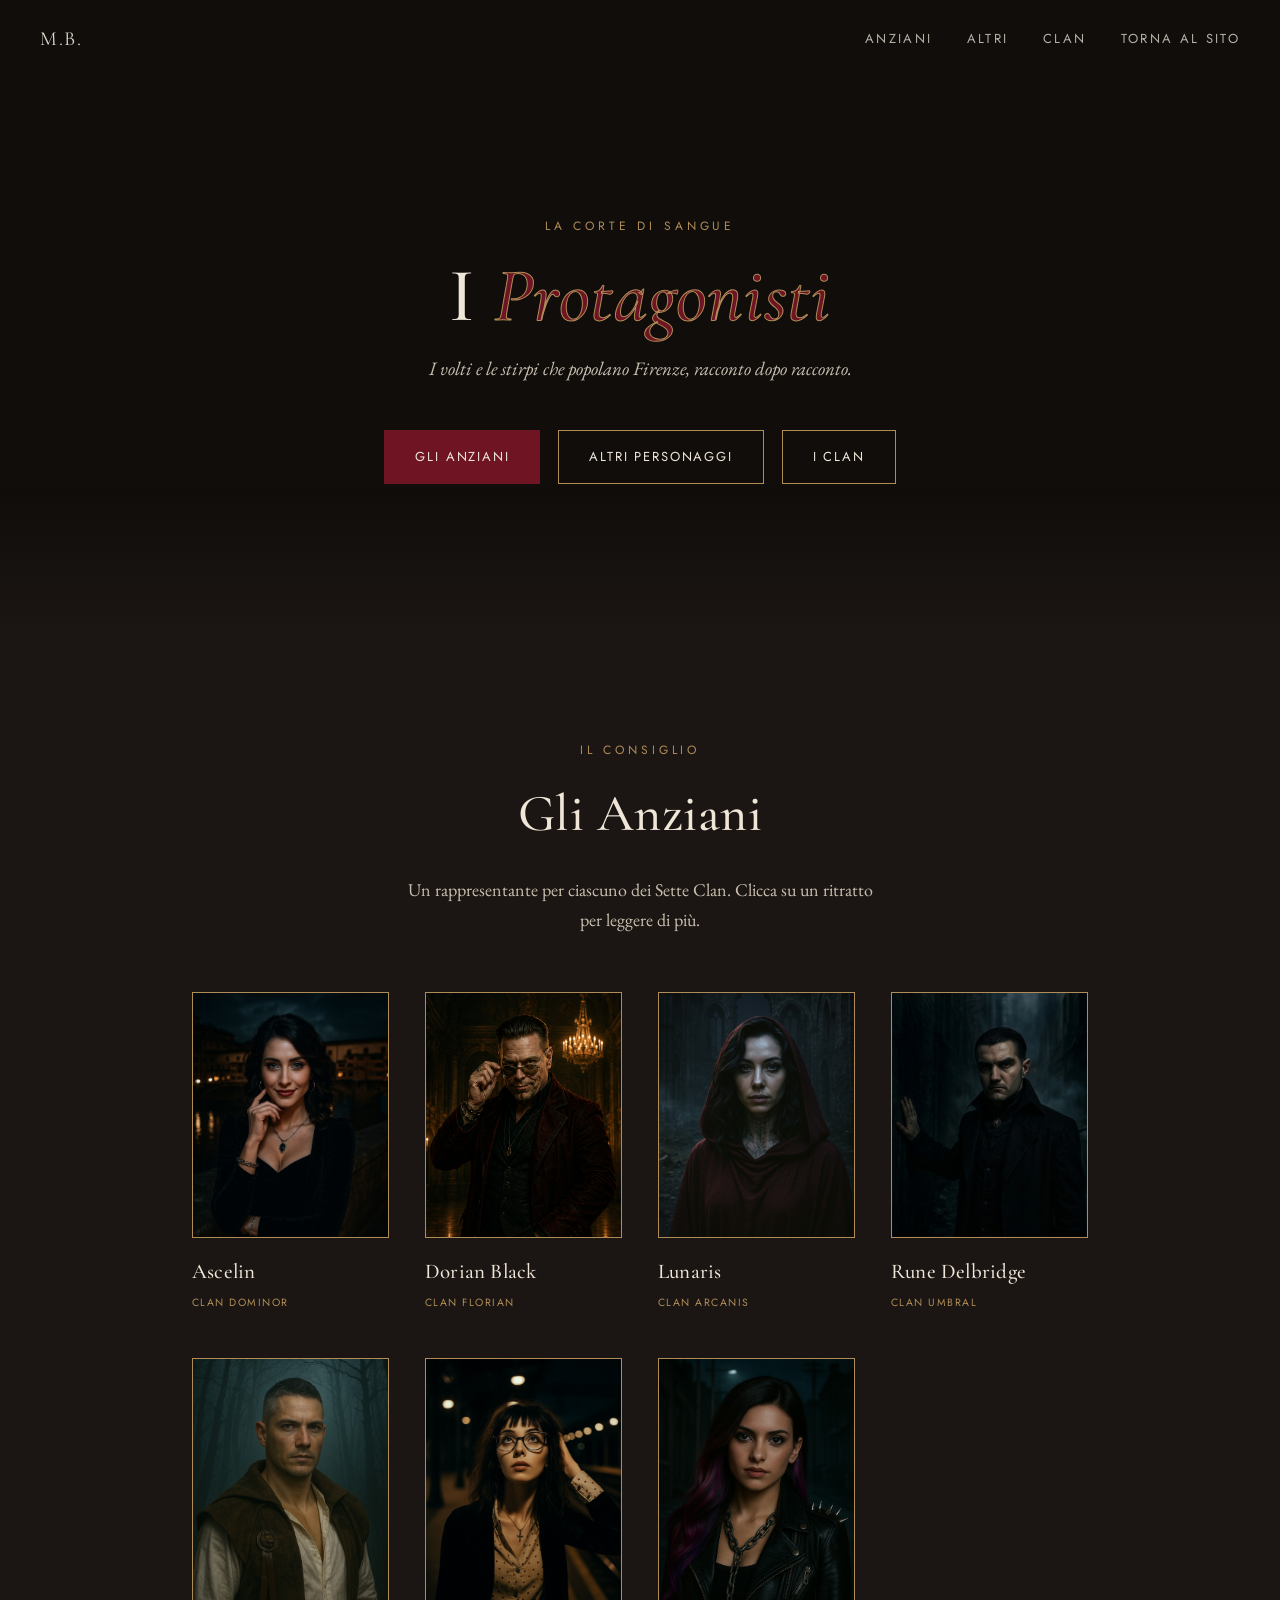
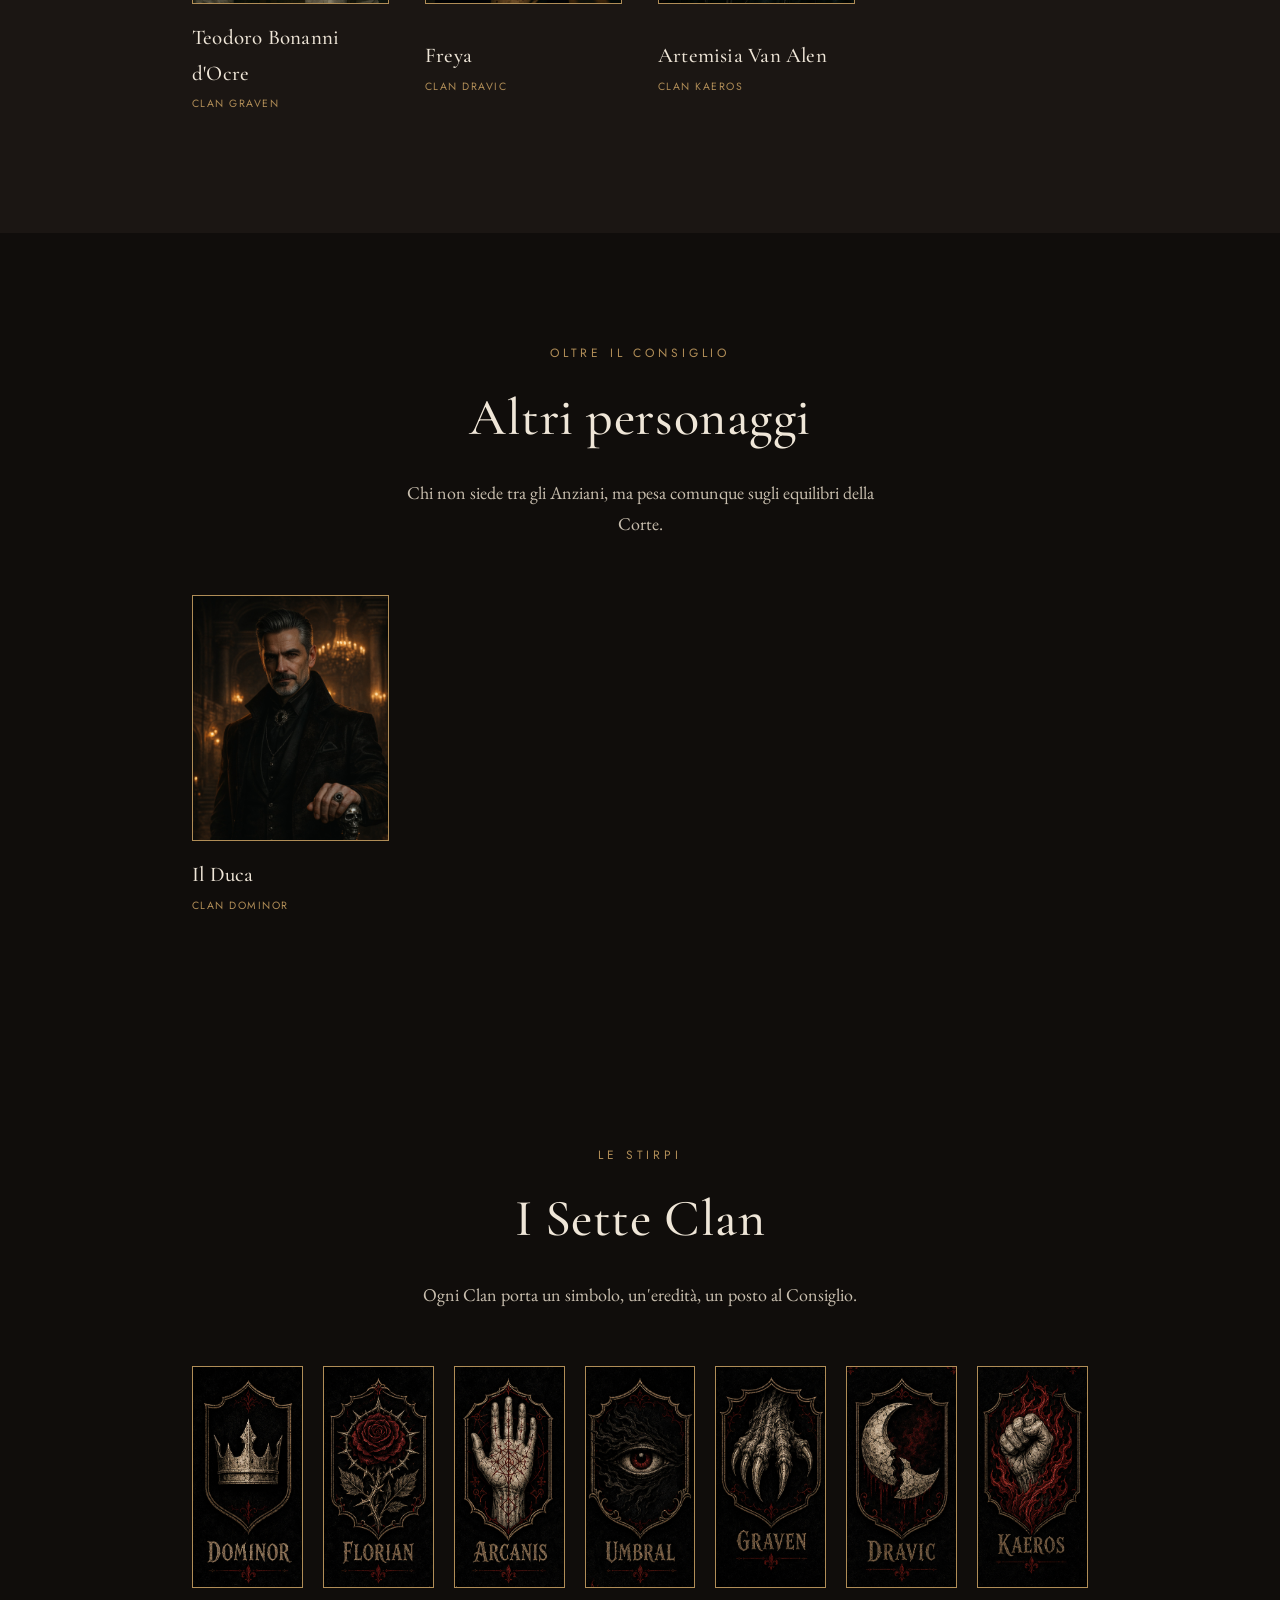
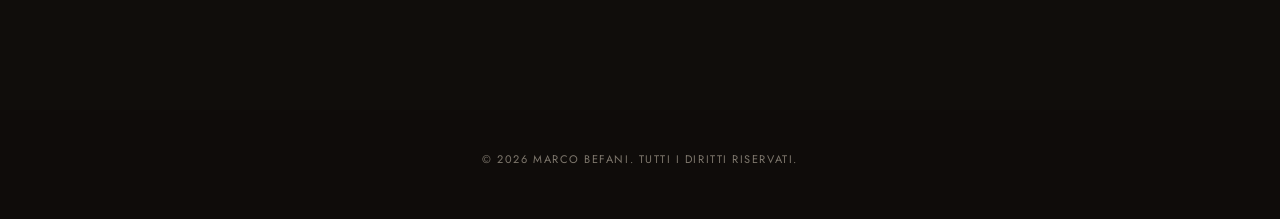
==== protagonisti.html @ 68db7dde "Create protagonisti.html" ====
<!DOCTYPE html>
<html lang="it">
<head>
<meta charset="UTF-8">
<meta name="viewport" content="width=device-width, initial-scale=1.0">
<title>I Protagonisti — La Corte di Sangue</title>
<link rel="preconnect" href="https://fonts.googleapis.com">
<link href="https://fonts.googleapis.com/css2?family=Cormorant+Garamond:ital,wght@0,300;0,500;0,600;1,400&family=EB+Garamond:ital,wght@0,400;0,500;1,400&family=Jost:wght@300;400;500&display=swap" rel="stylesheet">
<link rel="stylesheet" href="style.css">
</head>
<body>

<header>
  <a href="index.html" class="brand" style="text-decoration:none;">M.B.</a>
  <nav>
    <a href="#anziani">Anziani</a>
    <a href="#altri">Altri</a>
    <a href="#clan">Clan</a>
    <a href="index.html">Torna al sito</a>
  </nav>
</header>

<section class="hero hero-book" style="background:none;">
  <div class="eyebrow">La Corte di Sangue</div>
  <h1>I <em>Protagonisti</em></h1>
  <p class="subtitle">I volti e le stirpi che popolano Firenze, racconto dopo racconto.</p>
  <div class="cta-row">
    <a class="btn solid" href="#anziani">Gli Anziani</a>
    <a class="btn" href="#altri">Altri personaggi</a>
    <a class="btn" href="#clan">I Clan</a>
  </div>
  <div class="hero-fade"></div>
</section>

<section id="anziani" class="characters">
  <div class="wrap">
    <div class="section-head reveal">
      <div class="eyebrow">Il Consiglio</div>
      <h2>Gli Anziani</h2>
      <p>Un rappresentante per ciascuno dei Sette Clan. Clicca su un ritratto per leggere di più.</p>
    </div>

    <div class="characters-grid reveal">

      <button class="character-thumb" data-name="Ascelin" data-role="Siniscalco del Duca · Clan Dominor" data-img="images/libri/sotterranei-uffizi/personaggio-ascelin.jpg" data-desc="Siniscalco del Duca. Ogni gesto calcolato, ogni parola misurata: la sua compostezza è un'arma tanto quanto una corazza. Serve il potere da vicinissimo, e proprio per questo conosce meglio di chiunque altro il prezzo di stargli così vicino.">
        <div class="character-portrait"><img src="images/libri/sotterranei-uffizi/personaggio-ascelin.jpg" alt="Ritratto di Ascelin"></div>
        <div class="character-copy">
          <h3>Ascelin</h3>
          <span class="role">Clan Dominor</span>
        </div>
      </button>

      <button class="character-thumb" data-name="Dorian Black" data-role="Clan Florian" data-img="images/libri/sotterranei-uffizi/personaggio-dorian-black.jpeg" data-desc="Elegante come un'opera d'arte che ha deciso di camminare. Per lui il Velo non è un obbligo ma una forma di teatro perfetto, e Firenze un palcoscenico da osservare da ogni angolazione possibile. Dietro il sorriso raffinato, uno sguardo che valuta ogni cosa — e ogni persona — come un pezzo da collezione.">
        <div class="character-portrait"><img src="images/libri/sotterranei-uffizi/personaggio-dorian-black.jpeg" alt="Ritratto di Dorian Black"></div>
        <div class="character-copy">
          <h3>Dorian Black</h3>
          <span class="role">Clan Florian</span>
        </div>
      </button>

      <button class="character-thumb" data-name="Lunaris" data-role="Clan Arcanis" data-img="images/libri/sotterranei-uffizi/personaggio-lunaris.jpg" data-desc="Entra in una stanza e la temperatura sembra scendere. Fredda, calcolatrice, legata a un ordine che risponde a logiche lontane da Firenze. Ciò che porta con sé — e ciò che nasconde — è più antico di quanto chiunque al Consiglio sospetti.">
        <div class="character-portrait"><img src="images/libri/sotterranei-uffizi/personaggio-lunaris.jpg" alt="Ritratto di Lunaris"></div>
        <div class="character-copy">
          <h3>Lunaris</h3>
          <span class="role">Clan Arcanis</span>
        </div>
      </button>

      <button class="character-thumb" data-name="Rune Delbridge" data-role="Clan Umbral" data-img="images/libri/sotterranei-uffizi/personaggio-rune-delbridge.jpeg" data-desc="Non lo si vede arrivare. Le sue orecchie raccolgono ogni segreto che Firenze sussurra nell'ombra, e ciò che sa non lo condivide mai per intero. Osserva, riconosce pattern che gli altri non vedono ancora, e tace.">
        <div class="character-portrait"><img src="images/libri/sotterranei-uffizi/personaggio-rune-delbridge.jpeg" alt="Ritratto di Rune Delbridge"></div>
        <div class="character-copy">
          <h3>Rune Delbridge</h3>
          <span class="role">Clan Umbral</span>
        </div>
      </button>

      <button class="character-thumb" data-name="Teodoro Bonanni d'Ocre" data-role="Clan Graven" data-img="images/libri/sotterranei-uffizi/personaggio-teodoro-bonanni-docre.jpeg" data-desc="Porta con sé l'odore della terra bagnata e qualcosa di ancora più selvatico. È l'elemento imprevedibile del Consiglio, il punto in cui il marmo dei palazzi cede il passo a una natura che nessuno controlla davvero — nemmeno lui.">
        <div class="character-portrait"><img src="images/libri/sotterranei-uffizi/personaggio-teodoro-bonanni-docre.jpeg" alt="Ritratto di Teodoro Bonanni d'Ocre"></div>
        <div class="character-copy">
          <h3>Teodoro Bonanni d'Ocre</h3>
          <span class="role">Clan Graven</span>
        </div>
      </button>

      <button class="character-thumb" data-name="Freya" data-role="Clan Dravic" data-img="images/libri/sotterranei-uffizi/personaggio-freya.jpg" data-desc="Il suo sguardo raramente è nella stanza in cui si trova il suo corpo. Vede cose che gli altri percepiranno solo più avanti — un dono che è anche una condanna. Tra i Sette è la più fragile in apparenza, e forse la più pericolosa in sostanza.">
        <div class="character-portrait"><img src="images/libri/sotterranei-uffizi/personaggio-freya.jpg" alt="Ritratto di Freya"></div>
        <div class="character-copy">
          <h3>Freya</h3>
          <span class="role">Clan Dravic</span>
        </div>
      </button>

      <button class="character-thumb" data-name="Artemisia Van Alen" data-role="Clan Kaeros" data-img="images/libri/sotterranei-uffizi/personaggio-artemisia-van-alen.jpeg" data-desc="Impaziente, diretta, incapace di fingere un rispetto che non prova. Siede al tavolo del Consiglio non per fedeltà, ma per tenere d'occhio chi comanda. Ogni sua parola ha il taglio di chi ha smesso da tempo di credere alle buone maniere del potere.">
        <div class="character-portrait"><img src="images/libri/sotterranei-uffizi/personaggio-artemisia-van-alen.jpeg" alt="Ritratto di Artemisia Van Alen"></div>
        <div class="character-copy">
          <h3>Artemisia Van Alen</h3>
          <span class="role">Clan Kaeros</span>
        </div>
      </button>

    </div>
  </div>
</section>

<section id="altri" class="characters" style="background:var(--ink);">
  <div class="wrap">
    <div class="section-head reveal">
      <div class="eyebrow">Oltre il Consiglio</div>
      <h2>Altri personaggi</h2>
      <p>Chi non siede tra gli Anziani, ma pesa comunque sugli equilibri della Corte.</p>
    </div>

    <div class="characters-grid reveal">

      <button class="character-thumb" data-name="Il Duca" data-role="Ferdinando di Borbone · Clan Dominor" data-img="images/libri/sotterranei-uffizi/personaggio-il-duca.jpg" data-desc="Firenze non è il suo dominio: è lui. Da quando è arrivato in città, secoli fa, ha smesso di distinguere il proprio nome da quello della città che governa. Non alza mai la voce — non ne ha bisogno. Chi lo osserva da vicino impara presto che il suo silenzio pesa più di qualsiasi minaccia.">
        <div class="character-portrait"><img src="images/libri/sotterranei-uffizi/personaggio-il-duca.jpg" alt="Ritratto de Il Duca"></div>
        <div class="character-copy">
          <h3>Il Duca</h3>
          <span class="role">Clan Dominor</span>
        </div>
      </button>

    </div>
  </div>
</section>

<section id="clan" class="clans">
  <div class="wrap">
    <div class="section-head reveal">
      <div class="eyebrow">Le Stirpi</div>
      <h2>I Sette Clan</h2>
      <p>Ogni Clan porta un simbolo, un'eredità, un posto al Consiglio.</p>
    </div>
    <div class="clans-grid reveal">

      <button class="clan-card clan-thumb" data-name="Dominor" data-role="Il Clan dei Re" data-img="images/libri/sotterranei-uffizi/clan-dominor.jpg" data-desc="Il sangue del comando. I Dominor nascono per governare, o almeno per convincersi di poterlo fare: dinastie, palazzi, gerarchie invisibili che tengono in piedi intere città. C'è chi tra loro possiede una voce a cui è quasi impossibile opporre un rifiuto, e chi si muove con una rapidità che il corpo umano non dovrebbe possedere. Il potere, per un Dominor, non è mai improvvisato: è costruito, mattone su mattone, nel corso di generazioni.">
        <div class="clan-crest"><img src="images/libri/sotterranei-uffizi/clan-dominor.jpg" alt="Stemma Clan Dominor"></div>
      </button>

      <button class="clan-card clan-thumb" data-name="Florian" data-role="Il Clan della Rosa" data-img="images/libri/sotterranei-uffizi/clan-florian.jpg" data-desc="Il sangue della bellezza e dell'inganno. I Florian vivono per l'estetica come altri vivono per la sopravvivenza, e nel loro mondo le due cose finiscono spesso per coincidere. Sensi affinati oltre il naturale, capaci di cogliere ciò che sfugge a chiunque altro nella stanza. Alcuni riescono a piegare lo stato d'animo di chi hanno intorno — calma, soggezione, ammirazione — con la stessa naturalezza con cui altri piegano un pennello sulla tela.">
        <div class="clan-crest"><img src="images/libri/sotterranei-uffizi/clan-florian.jpg" alt="Stemma Clan Florian"></div>
      </button>

      <button class="clan-card clan-thumb" data-name="Arcanis" data-role="Il Clan degli Usurpatori" data-img="images/libri/sotterranei-uffizi/clan-arcanis.jpg" data-desc="Il sangue rubato. Gli Arcanis non sono nati immortali per diritto di sangue antico: hanno strappato il segreto a qualcun altro, e da allora vivono con la disciplina ossessiva di chi sa di dover difendere ciò che ha preso. Il loro potere passa attraverso rituali, gerarchie rigide, un controllo che si estende oltre la semplice volontà — fino a comandare con un solo sguardo, o a piegare il sangue stesso a scopi che pochi altri osano nominare.">
        <div class="clan-crest"><img src="images/libri/sotterranei-uffizi/clan-arcanis.jpg" alt="Stemma Clan Arcanis"></div>
      </button>

      <button class="clan-card clan-thumb" data-name="Umbral" data-role="Il Clan dei Nascosti" data-img="images/libri/sotterranei-uffizi/clan-umbral.jpg" data-desc="Il sangue della maledizione. Ciò che rende gli Umbral temuti non è solo la loro deformità — un prezzo fisico pagato per l'immortalità — ma la loro capacità di scomparire. Non semplicemente nell'ombra: dall'attenzione stessa. Chi li cerca smette di guardare nella direzione giusta, come se qualcosa deviasse lo sguardo prima ancora che la mente se ne accorga. Sotto le vesti pesanti e i volti nascosti si cela una forza fisica che sorprende chiunque sottovaluti la loro apparenza.">
        <div class="clan-crest"><img src="images/libri/sotterranei-uffizi/clan-umbral.jpg" alt="Stemma Clan Umbral"></div>
      </button>

      <button class="clan-card clan-thumb" data-name="Graven" data-role="Il Clan della Bestia" data-img="images/libri/sotterranei-uffizi/clan-graven.jpg" data-desc="Il sangue selvatico. I Graven sono i nomadi della stirpe, quelli che non hanno mai davvero smesso di appartenere alla terra più che ai palazzi. Riescono a entrare in una sintonia innaturale con gli animali, e in loro convive qualcosa di più antico e feroce, pronto a emergere in artigli o in una forma che non è più del tutto umana né del tutto bestia. Sono l'imprevedibilità fatta persona — il confine sottile tra civiltà e istinto.">
        <div class="clan-crest"><img src="images/libri/sotterranei-uffizi/clan-graven.jpg" alt="Stemma Clan Graven"></div>
      </button>

      <button class="clan-card clan-thumb" data-name="Dravic" data-role="Il Clan della Luna" data-img="images/libri/sotterranei-uffizi/clan-dravic.jpg" data-desc="Il sangue della visione. I Dravic pagano la loro percezione con un prezzo che nessun altro clan conosce: vedono ciò che il resto del mondo non vede, entrano in contatto con una dimensione che sfugge ai sensi ordinari. Alcuni di loro possono spingersi oltre — dentro la mente altrui, dove nessun segreto resta davvero al sicuro. Il confine tra dono e follia, per un Dravic, è sempre stato più sottile di quanto chiunque vorrebbe ammettere.">
        <div class="clan-crest"><img src="images/libri/sotterranei-uffizi/clan-dravic.jpg" alt="Stemma Clan Dravic"></div>
      </button>

      <button class="clan-card clan-thumb" data-name="Kaeros" data-role="Il Clan della Canaglia" data-img="images/libri/sotterranei-uffizi/clan-kaeros.jpg" data-desc="Il sangue della rivolta. Un tempo filosofi, oggi ribelli: i Kaeros portano dentro un'energia che raramente riesce a stare ferma. Il loro corpo può nascondere una potenza fisica sproporzionata rispetto all'aspetto — muscoli e violenza latente sotto una scorza che inganna chiunque li giudichi a prima vista. Odiano l'autorità che non si è guadagnata sul campo, e lo dimostrano, se necessario, con la forza.">
        <div class="clan-crest"><img src="images/libri/sotterranei-uffizi/clan-kaeros.jpg" alt="Stemma Clan Kaeros"></div>
      </button>

    </div>
  </div>
</section>

<div class="lightbox" id="lightbox" aria-hidden="true">
  <div class="lightbox-backdrop" data-close></div>
  <div class="lightbox-panel">
    <button class="lightbox-close" data-close aria-label="Chiudi">✕</button>
    <div class="lightbox-media"><img id="lightbox-img" src="" alt=""></div>
    <div class="lightbox-info">
      <div class="eyebrow" id="lightbox-role"></div>
      <h3 id="lightbox-name"></h3>
      <p id="lightbox-desc"></p>
    </div>
  </div>
</div>

<footer>
  © 2026 Marco Befani. Tutti i diritti riservati.
</footer>

<script>
  const revealEls = document.querySelectorAll('.reveal');
  const io = new IntersectionObserver((entries)=>{
    entries.forEach(e=>{
      if(e.isIntersecting){ e.target.classList.add('in'); io.unobserve(e.target); }
    });
  }, {threshold:0.15});
  revealEls.forEach(el=>io.observe(el));

  const lightbox = document.getElementById('lightbox');
  const lbImg = document.getElementById('lightbox-img');
  const lbName = document.getElementById('lightbox-name');
  const lbRole = document.getElementById('lightbox-role');
  const lbDesc = document.getElementById('lightbox-desc');
  let lastFocused = null;

  function openLightbox(btn){
    lastFocused = btn;
    lbImg.src = btn.dataset.img;
    lbImg.alt = btn.dataset.name;
    lbName.textContent = btn.dataset.name;
    lbRole.textContent = btn.dataset.role;
    lbDesc.textContent = btn.dataset.desc;
    lightbox.classList.add('open');
    lightbox.setAttribute('aria-hidden','false');
    document.body.style.overflow = 'hidden';
  }
  function closeLightbox(){
    lightbox.classList.remove('open');
    lightbox.setAttribute('aria-hidden','true');
    document.body.style.overflow = '';
    if(lastFocused){ lastFocused.focus(); }
  }
  document.querySelectorAll('.character-thumb, .clan-thumb').forEach(btn=>{
    btn.addEventListener('click', ()=>openLightbox(btn));
  });
  document.querySelectorAll('[data-close]').forEach(el=>{
    el.addEventListener('click', closeLightbox);
  });
  document.addEventListener('keydown', e=>{
    if(e.key === 'Escape' && lightbox.classList.contains('open')) closeLightbox();
  });
</script>

</body>
</html>
---- style.css ----
:root{
  --ink:#100D0B;
  --stone:#1B1613;
  --wine:#6E1423;
  --wine-dark:#4A0D18;
  --gold:#B08D57;
  --gold-light:#D9C08F;
  --parchment:#EFE6D8;
  --parchment-dim:#C9BFAF;
}
*{margin:0;padding:0;box-sizing:border-box;}
html{scroll-behavior:smooth;}
body{
  background:var(--ink);
  color:var(--parchment);
  font-family:'EB Garamond', serif;
  font-size:18px;
  line-height:1.7;
  overflow-x:hidden;
}
h1,h2,h3,.display{
  font-family:'Cormorant Garamond', serif;
  font-weight:500;
  letter-spacing:0.01em;
}
.eyebrow{
  font-family:'Jost', sans-serif;
  font-weight:400;
  letter-spacing:0.32em;
  text-transform:uppercase;
  font-size:12px;
  color:var(--gold);
}
a{color:inherit;}
img{display:block; max-width:100%;}
.wrap{max-width:960px;margin:0 auto;padding:0 32px;}

/* NAV */
header{
  position:fixed; top:0; left:0; right:0; z-index:50;
  display:flex; justify-content:space-between; align-items:center;
  padding:22px 40px;
  font-family:'Jost', sans-serif;
  font-size:13px;
  letter-spacing:0.18em;
  text-transform:uppercase;
  mix-blend-mode:difference;
}
header .brand{font-family:'Cormorant Garamond', serif; font-size:20px; letter-spacing:0.08em; text-transform:none;}
header nav a{margin-left:28px; text-decoration:none; color:var(--parchment); opacity:0.8; transition:opacity .25s;}
header nav a:hover{opacity:1;}

/* HERO — sull'autore */
.hero{
  min-height:100vh;
  display:flex; flex-direction:column; justify-content:center; align-items:center;
  text-align:center;
  position:relative;
  padding:120px 24px 100px;
  background:
    radial-gradient(ellipse at 50% 0%, rgba(110,20,35,0.35), transparent 60%),
    linear-gradient(180deg, var(--ink) 0%, var(--stone) 100%);
}
.hero .eyebrow{margin-bottom:22px; opacity:0; animation:riseIn .9s ease forwards .2s;}
.hero h1{
  font-size:clamp(48px, 9vw, 104px);
  line-height:0.98;
  font-weight:500;
  color:var(--parchment);
  opacity:0; animation:riseIn 1s ease forwards .4s;
}
.hero h1 em{
  font-style:italic;
  color:var(--wine);
  -webkit-text-stroke:1px var(--gold);
}
.hero .subtitle{
  margin-top:20px;
  font-size:19px;
  font-style:italic;
  color:var(--parchment-dim);
  max-width:520px;
  opacity:0; animation:riseIn 1s ease forwards .65s;
}
.hero .cta-row{
  margin-top:44px;
  display:flex; gap:18px; flex-wrap:wrap; justify-content:center;
  opacity:0; animation:riseIn 1s ease forwards .85s;
}
@keyframes riseIn{ from{opacity:0; transform:translateY(16px);} to{opacity:1; transform:translateY(0);} }

/* HERO variante compatta — per pagine libro */
.hero.hero-book{min-height:70vh; padding:150px 24px 80px;}
.hero.hero-book h1{font-size:clamp(38px, 7vw, 76px);}

.btn{
  font-family:'Jost', sans-serif;
  font-size:13px;
  letter-spacing:0.14em;
  text-transform:uppercase;
  text-decoration:none;
  padding:15px 30px;
  border:1px solid var(--gold);
  color:var(--parchment);
  transition:all .3s ease;
  display:inline-block;
  background:transparent;
}
.btn:hover{background:var(--gold); color:var(--ink);}
.btn.solid{background:var(--wine); border-color:var(--wine); color:var(--parchment);}
.btn.solid:hover{background:var(--wine-dark); border-color:var(--wine-dark); color:var(--parchment);}

/* Transizione tra hero e sezione successiva: solo gradiente, niente linea decorativa */
.hero-fade{
  position:absolute; bottom:0; left:0; width:100%; height:140px;
  background:linear-gradient(180deg, transparent 0%, var(--stone) 100%);
  pointer-events:none;
}

/* SECTIONS */
section{padding:110px 0; background:var(--stone);}
.section-head{margin-bottom:56px; text-align:center;}
.section-head h2{font-size:clamp(34px,5vw,52px); margin-top:10px; color:var(--parchment);}
.section-head p{color:var(--parchment-dim); max-width:52ch; margin:16px auto 0;}

/* AUTORE */
.author-grid{display:grid; grid-template-columns:0.8fr 1.2fr; gap:64px; align-items:center;}
.author-portrait{
  aspect-ratio:4/5;
  background:linear-gradient(155deg, var(--wine-dark), var(--ink));
  border:1px solid var(--gold);
  display:flex; align-items:center; justify-content:center;
  overflow:hidden;
}
.author-portrait img{width:100%; height:100%; object-fit:cover;}
.author-portrait .initial{font-family:'Cormorant Garamond',serif; font-size:120px; color:var(--gold); opacity:0.5;}
.author-copy p{color:var(--parchment-dim); margin-bottom:16px; max-width:52ch;}
.author-quote{
  font-family:'Cormorant Garamond', serif;
  font-style:italic;
  font-size:21px;
  line-height:1.55;
  color:var(--parchment);
  border-left:2px solid var(--gold);
  padding:2px 0 2px 24px;
  margin:8px 0 24px;
  max-width:52ch;
}
.author-quote cite{
  display:block;
  margin-top:14px;
  text-align:right;
  font-family:'Jost', sans-serif;
  font-style:normal;
  font-size:13px;
  letter-spacing:0.16em;
  color:var(--gold-light);
}

/* LIBRI */
.books{background:var(--ink);}
.books-grid{
  display:grid; grid-template-columns:repeat(2, 1fr); gap:48px;
}
.book-card{
  display:grid; grid-template-rows:auto 1fr; gap:24px;
}
.cover{
  aspect-ratio:2/3;
  background:linear-gradient(160deg, var(--wine-dark), var(--stone) 70%);
  border:1px solid var(--gold);
  position:relative;
  display:flex; align-items:center; justify-content:center;
  padding:28px;
  box-shadow:0 30px 60px -20px rgba(0,0,0,0.6);
  overflow:hidden;
}
.cover img{width:100%; height:100%; object-fit:cover; position:absolute; inset:0;}
.cover::before{
  content:"";
  position:absolute; inset:10px;
  border:1px solid rgba(176,141,87,0.4);
  z-index:1;
}
.cover-text{
  font-family:'Cormorant Garamond', serif;
  text-align:center;
  color:var(--gold-light);
  font-size:24px;
  line-height:1.25;
  font-style:italic;
  position:relative; z-index:1;
}
.cover-text small{
  display:block; margin-top:14px;
  font-family:'Jost', sans-serif;
  font-style:normal;
  font-size:11px;
  letter-spacing:0.2em;
  text-transform:uppercase;
  color:var(--parchment-dim);
}
.book-copy-card h3{font-size:26px; color:var(--parchment); margin-bottom:10px;}
.book-copy-card .status{
  font-family:'Jost', sans-serif; font-size:11px; letter-spacing:0.16em; text-transform:uppercase;
  color:var(--gold); margin-bottom:14px; display:block;
}
.book-copy-card p{color:var(--parchment-dim); margin-bottom:20px; max-width:44ch;}
.card-actions{display:flex; gap:14px; flex-wrap:wrap;}

/* EXTRACT */
.extract{
  background:var(--wine-dark);
  padding:100px 0;
}
.extract blockquote{
  font-family:'Cormorant Garamond', serif;
  font-style:italic;
  font-size:clamp(24px,4vw,36px);
  line-height:1.5;
  max-width:760px;
  color:var(--parchment);
  margin:0 auto;
  text-align:center;
}
.extract cite{
  display:block; margin-top:28px;
  font-family:'Jost', sans-serif;
  font-style:normal;
  font-size:12px;
  letter-spacing:0.18em;
  text-transform:uppercase;
  color:var(--gold-light);
  text-align:center;
}

/* CONTATTI */
.contact{text-align:center;}
.contact p{color:var(--parchment-dim); max-width:52ch; margin:0 auto 40px;}
.social-row{display:flex; gap:26px; justify-content:center; flex-wrap:wrap;}
.social-row a{
  font-family:'Jost', sans-serif; font-size:13px; letter-spacing:0.14em; text-transform:uppercase;
  text-decoration:none; color:var(--parchment-dim); border-bottom:1px solid transparent; padding-bottom:4px;
  transition:all .25s;
}
.social-row a:hover{color:var(--gold-light); border-color:var(--gold);}

footer{
  padding:40px 0 50px; text-align:center; background:var(--ink);
  font-family:'Jost', sans-serif; font-size:11px; letter-spacing:0.14em; text-transform:uppercase;
  color:var(--parchment-dim); opacity:0.6;
}

/* PAGINE LIBRO — personaggi */
.characters{background:var(--stone);}
.characters-grid{
  display:grid; grid-template-columns:repeat(4, 1fr); gap:36px;
}
.character-card{display:grid; grid-template-rows:auto auto; gap:16px;}
.character-portrait{
  aspect-ratio:4/5;
  background:linear-gradient(155deg, var(--wine-dark), var(--ink));
  border:1px solid var(--gold);
  overflow:hidden;
  position:relative;
}
.character-portrait img{width:100%; height:100%; object-fit:cover;}
.character-copy h3{font-size:21px; color:var(--parchment); margin-bottom:4px;}
.character-copy .role{
  font-family:'Jost', sans-serif; font-size:10.5px; letter-spacing:0.14em; text-transform:uppercase;
  color:var(--gold); margin-bottom:10px; display:block;
}
.character-copy p{color:var(--parchment-dim); font-size:16px; max-width:none;}

/* PAGINE LIBRO — clan */
.clans{background:var(--ink);}
.clans-grid{
  display:grid; grid-template-columns:repeat(7, 1fr); gap:20px;
}
.clan-card{text-align:center;}
.clan-crest{
  aspect-ratio:1/2;
  border:1px solid var(--gold);
  background:linear-gradient(155deg, var(--wine-dark), var(--ink));
  overflow:hidden;
  margin-bottom:12px;
  transition:border-color .25s, box-shadow .25s;
}
.clan-crest img{width:100%; height:100%; object-fit:cover;}
.clan-card .name{
  font-family:'Jost', sans-serif; font-size:11px; letter-spacing:0.16em; text-transform:uppercase;
  color:var(--gold-light);
}

/* Clan cliccabile — riusa il lightbox dei personaggi */
.clan-thumb{
  background:none; border:none; padding:0; margin:0; font:inherit; color:inherit;
  cursor:pointer; width:100%; display:block;
}
.clan-thumb:hover .clan-crest, .clan-thumb:focus-visible .clan-crest{
  border-color:var(--gold-light); box-shadow:0 20px 40px -18px rgba(0,0,0,0.7);
}
.clan-thumb:focus-visible{outline:1px solid var(--gold-light); outline-offset:4px;}

/* Link di ritorno alla home dalle pagine libro */
.back-link{
  font-family:'Jost', sans-serif; font-size:12px; letter-spacing:0.14em; text-transform:uppercase;
  text-decoration:none; color:var(--parchment-dim); opacity:0.8; transition:opacity .25s;
}
.back-link:hover{opacity:1;}

/* Thumbnail personaggio cliccabile */
.character-thumb{
  all:unset; box-sizing:border-box; cursor:pointer; width:100%;
  display:grid; grid-template-rows:auto auto; gap:16px;
}
.character-thumb .character-portrait{transition:border-color .25s, box-shadow .25s;}
.character-thumb:hover .character-portrait, .character-thumb:focus-visible .character-portrait{
  border-color:var(--gold-light); box-shadow:0 20px 40px -18px rgba(0,0,0,0.7);
}
.character-thumb:focus-visible{outline:1px solid var(--gold-light); outline-offset:4px;}

/* Lightbox — foto grande + descrizione */
.lightbox{
  position:fixed; inset:0; z-index:200; display:none;
  align-items:center; justify-content:center; padding:24px;
}
.lightbox.open{display:flex;}
.lightbox-backdrop{
  position:absolute; inset:0; background:rgba(16,13,11,0.92);
}
.lightbox-panel{
  position:relative; z-index:1;
  background:var(--stone); border:1px solid var(--gold);
  max-width:860px; width:100%; max-height:86vh; overflow:auto;
  display:grid; grid-template-columns:0.9fr 1.1fr;
  box-shadow:0 50px 90px -20px rgba(0,0,0,0.75);
}
.lightbox-media{background:linear-gradient(155deg, var(--wine-dark), var(--ink)); min-height:320px;}
.lightbox-media img{width:100%; height:100%; object-fit:cover; display:block;}
.lightbox-info{padding:44px 40px; display:flex; flex-direction:column; justify-content:center;}
.lightbox-info h3{font-size:34px; color:var(--parchment); margin:10px 0 18px;}
.lightbox-info p{color:var(--parchment-dim); font-size:17px; max-width:44ch;}
.lightbox-close{
  position:absolute; top:14px; right:14px; z-index:2;
  width:38px; height:38px; display:flex; align-items:center; justify-content:center;
  border:1px solid var(--gold); background:var(--ink); color:var(--parchment);
  font-size:18px; line-height:1; cursor:pointer; transition:background .25s, color .25s;
}
.lightbox-close:hover{background:var(--gold); color:var(--ink);}

@media (max-width:700px){
  .lightbox-panel{grid-template-columns:1fr;}
  .lightbox-media{aspect-ratio:4/5; min-height:0;}
  .lightbox-info{padding:32px 28px;}
}

/* reveal on scroll */
.reveal{opacity:0; transform:translateY(24px); transition:opacity .8s ease, transform .8s ease;}
.reveal.in{opacity:1; transform:translateY(0);}

@media (prefers-reduced-motion: reduce){
  html{scroll-behavior:auto;}
  .hero .eyebrow, .hero h1, .hero .subtitle, .hero .cta-row{animation:none; opacity:1;}
  .reveal{opacity:1; transform:none; transition:none;}
}

@media (max-width:900px){
  .characters-grid{grid-template-columns:repeat(2, 1fr);}
  .clans-grid{grid-template-columns:repeat(4, 1fr);}
}

@media (max-width:760px){
  .author-grid, .books-grid{grid-template-columns:1fr;}
  header{padding:18px 20px;}
  header nav a{margin-left:16px; font-size:11px;}
  section{padding:80px 0;}
  .clans-grid{grid-template-columns:repeat(3, 1fr);}
}
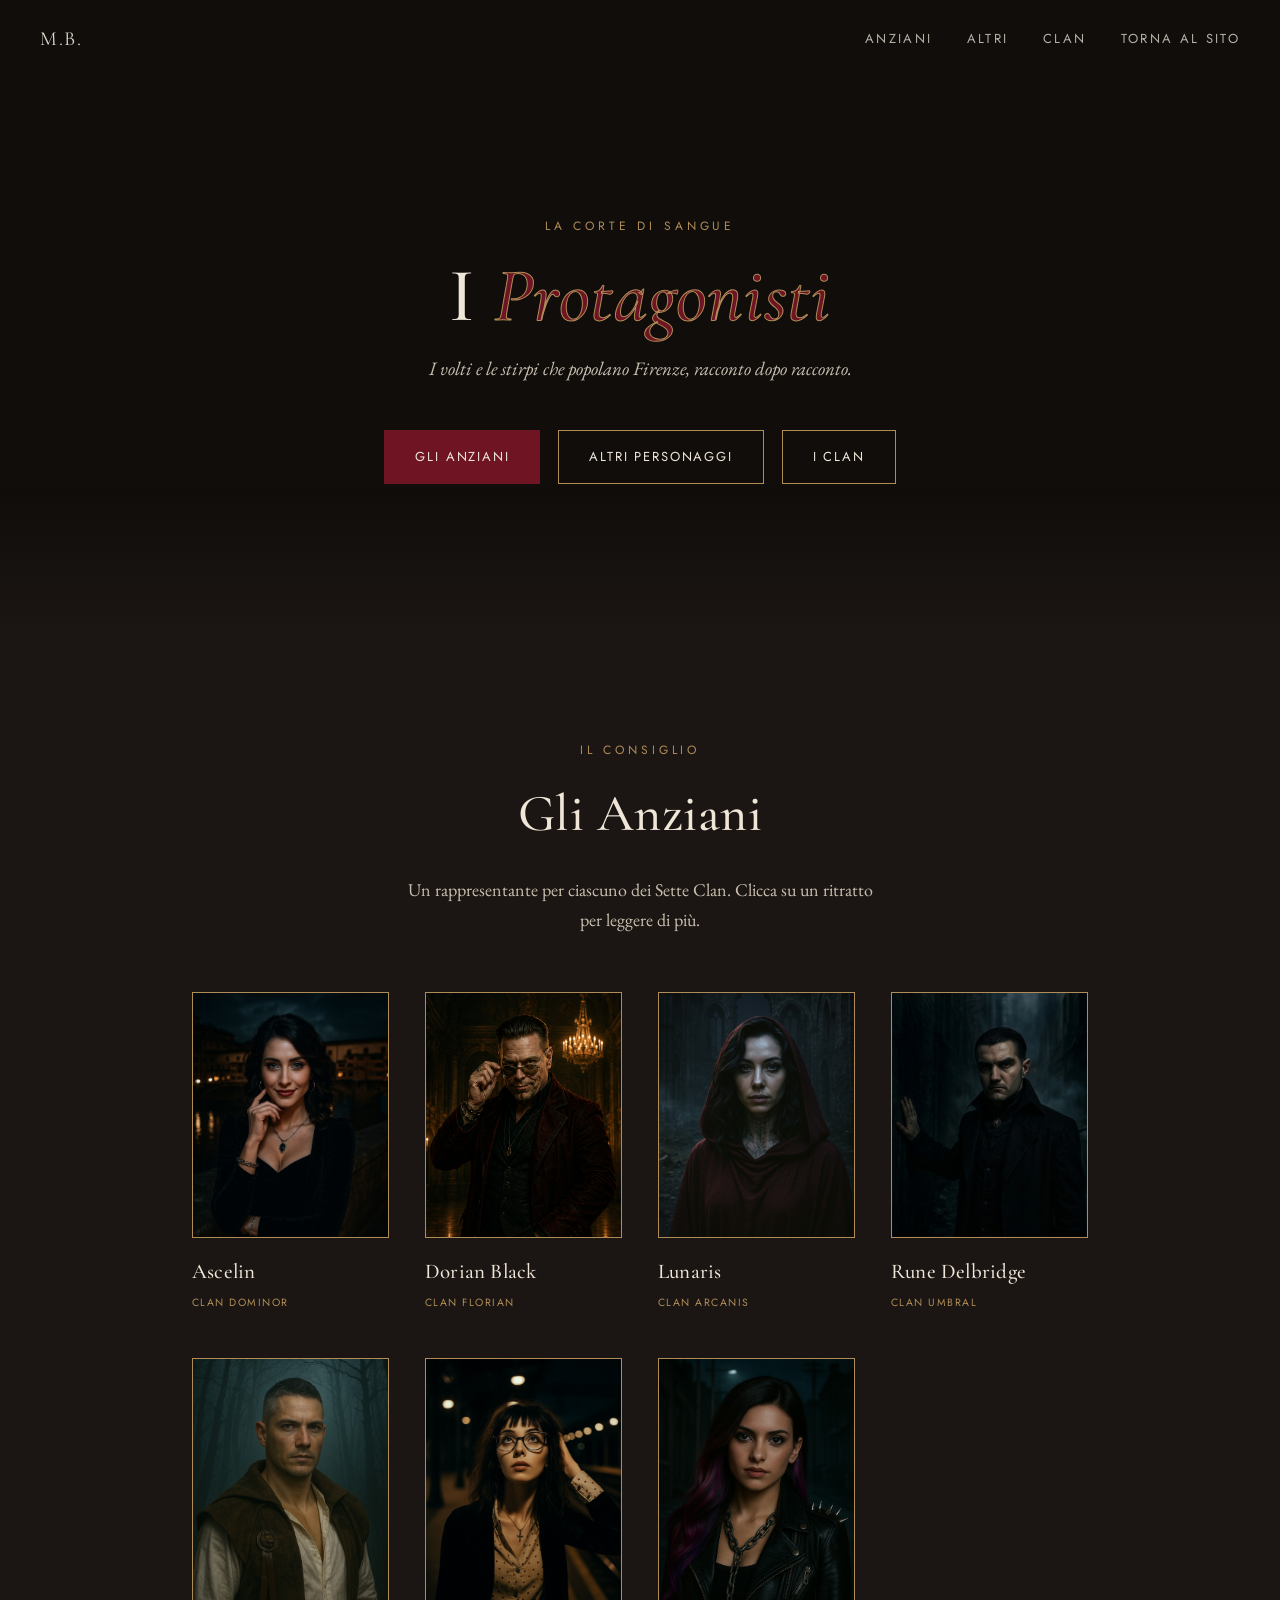
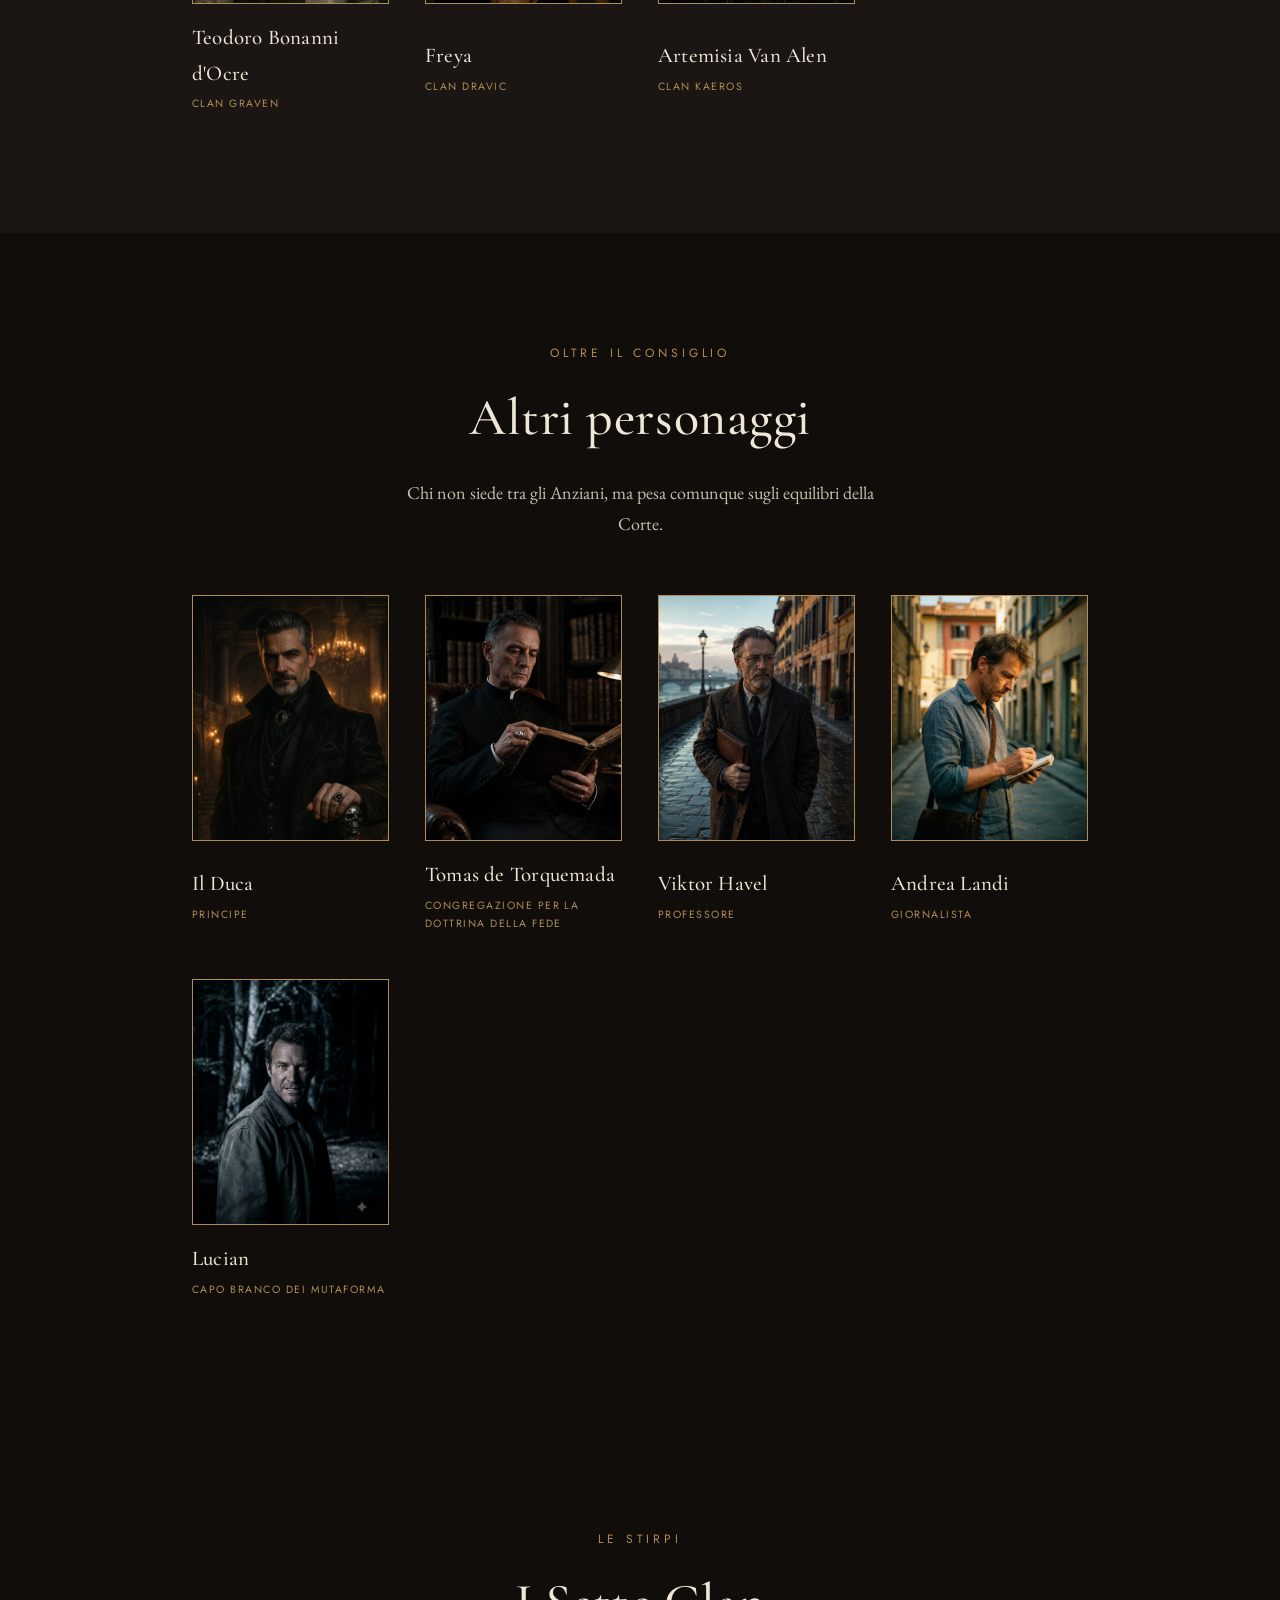
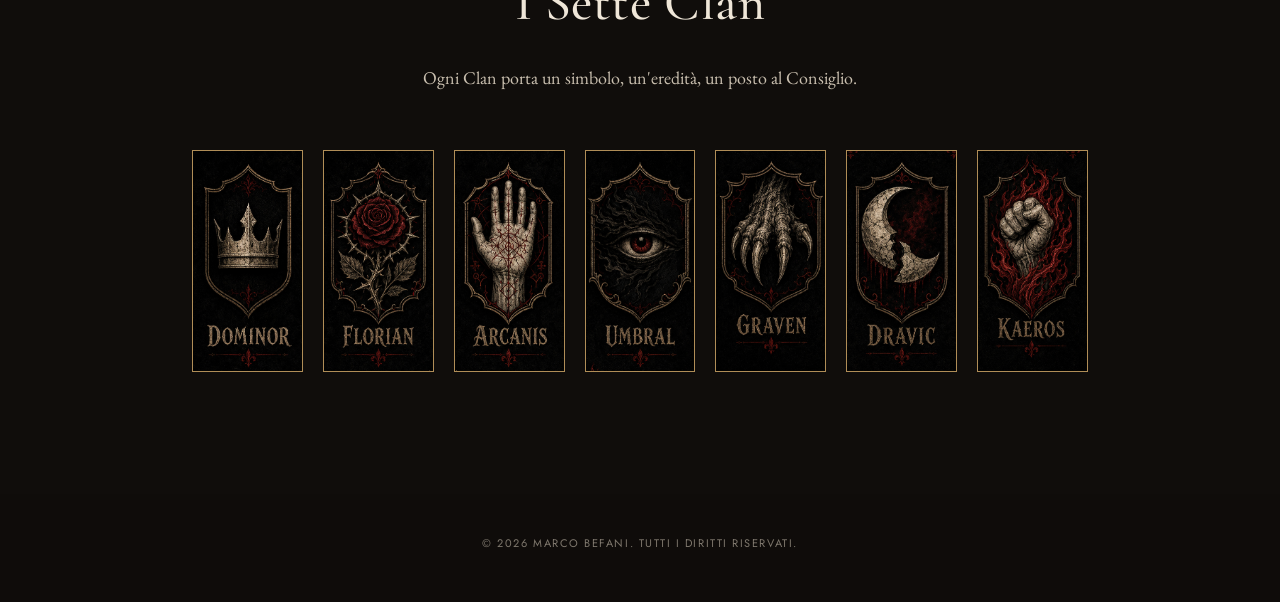
==== commit d36f0d13: "procedi" ====
--- a/protagonisti.html
+++ b/protagonisti.html
@@ -112,11 +112,43 @@
 
     <div class="characters-grid reveal">
 
-      <button class="character-thumb" data-name="Il Duca" data-role="Ferdinando di Borbone · Clan Dominor" data-img="images/libri/sotterranei-uffizi/personaggio-il-duca.jpg" data-desc="Firenze non è il suo dominio: è lui. Da quando è arrivato in città, secoli fa, ha smesso di distinguere il proprio nome da quello della città che governa. Non alza mai la voce — non ne ha bisogno. Chi lo osserva da vicino impara presto che il suo silenzio pesa più di qualsiasi minaccia.">
+      <button class="character-thumb" data-name="Il Duca" data-role="Ferdinando di Borbone · Principe" data-img="images/libri/sotterranei-uffizi/personaggio-il-duca.jpg" data-desc="Firenze non è il suo dominio: è lui. Da quando è arrivato in città, secoli fa, ha smesso di distinguere il proprio nome da quello della città che governa. Non alza mai la voce — non ne ha bisogno. Chi lo osserva da vicino impara presto che il suo silenzio pesa più di qualsiasi minaccia.">
         <div class="character-portrait"><img src="images/libri/sotterranei-uffizi/personaggio-il-duca.jpg" alt="Ritratto de Il Duca"></div>
         <div class="character-copy">
           <h3>Il Duca</h3>
-          <span class="role">Clan Dominor</span>
+          <span class="role">Principe</span>
+        </div>
+      </button>
+
+      <button class="character-thumb" data-name="Tomas de Torquemada" data-role="Congregazione per la Dottrina della Fede" data-img="images/libri/sotterranei-uffizi/personaggio-torquemada.png" data-desc="Alto membro della Congregazione per la Dottrina della Fede — di fatto, un prelato dell'Inquisizione moderna. Porta quel cognome dalla nascita, e con esso un'eredità che ha smesso da tempo di considerare un peso: il Grande Inquisitore del Quattrocento è suo antenato di sangue, e per lui questo non è mai stato un dettaglio storico ma un dovere ancora attivo. Non alza mai la voce, non ha mai fretta. Chi lo incontra fatica a trovare crudeltà nel suo sguardo — e capisce presto che c'è qualcosa di peggio: una pazienza assoluta, la calma di chi ha già visto abbastanza per sapere esattamente come andrà a finire. Porta sempre un anello d'argento con un sigillo inciso, stretto al pugno come chi si aggrappa a qualcosa per non cadere.">
+        <div class="character-portrait"><img src="images/libri/sotterranei-uffizi/personaggio-torquemada.png" alt="Ritratto di Tomas de Torquemada"></div>
+        <div class="character-copy">
+          <h3>Tomas de Torquemada</h3>
+          <span class="role">Congregazione per la Dottrina della Fede</span>
+        </div>
+      </button>
+
+      <button class="character-thumb" data-name="Viktor Havel" data-role="Professore" data-img="images/libri/sotterranei-uffizi/personaggio-viktor-havel.png" data-desc="Ghoul, studioso. Sulla sessantina, anche se il suo corpo ha smesso da tempo di seguire le regole normali dell'età. Cammina con una precisione quasi meccanica, priva di quelle piccole incertezze che tradiscono la stanchezza umana — un dettaglio che pochi notano, e che chi lo nota non dimentica facilmente. Voce colta, accento cosmopolita, il portamento discreto di chi ha passato la vita tra archivi e biblioteche polverose. Sotto la gentilezza misurata, la fedeltà assoluta e silenziosa verso qualcuno a cui ha legato la propria esistenza — un legame che gli ha dato molto, e che gli ha tolto anche di più. È arrivato a Firenze portando qualcosa che non gli appartiene, e la città ha già iniziato ad accorgersi di lui.">
+        <div class="character-portrait"><img src="images/libri/sotterranei-uffizi/personaggio-viktor-havel.png" alt="Ritratto di Viktor Havel"></div>
+        <div class="character-copy">
+          <h3>Viktor Havel</h3>
+          <span class="role">Professore</span>
+        </div>
+      </button>
+
+      <button class="character-thumb" data-name="Andrea Landi" data-role="Giornalista" data-img="images/libri/sotterranei-uffizi/personaggio-andrea-landi.jpg" data-desc="Giornalista freelance. Sulla quarantina, occhi chiari, capelli sempre un po' in disordine — il tipo di uomo che vive più tra le pagine dei suoi appunti che nel mondo fuori. Scrive di Firenze con la passione disincantata di chi ama ancora il proprio lavoro ma ha smesso da tempo di illudersi su come funzioni davvero la città che racconta. Curioso oltre il limite della prudenza: quando fiuta una storia vera, non riesce a lasciarla andare, nemmeno quando qualcuno gli fa capire, con educazione glaciale, che sarebbe meglio farlo. Il suo appartamento è un archivio caotico di ritagli, quaderni e teorie — la mappa di un uomo convinto di essere a un passo da qualcosa di enorme, senza sapere quanto ha ragione.">
+        <div class="character-portrait"><img src="images/libri/sotterranei-uffizi/personaggio-andrea-landi.jpg" alt="Ritratto di Andrea Landi"></div>
+        <div class="character-copy">
+          <h3>Andrea Landi</h3>
+          <span class="role">Giornalista</span>
+        </div>
+      </button>
+
+      <button class="character-thumb" data-name="Lucian" data-role="Capo branco dei Mutaforma" data-img="images/libri/sotterranei-uffizi/personaggio-lucian.png" data-desc="Capobranco dei Mutaforma. Non serve vederlo cambiare per capire che non è un uomo comune: basta la sua presenza, una densità che sembra piegare l'aria intorno a lui. Alto, massiccio, con una calma che non ha bisogno di dimostrarsi — parla poco, e quando lo fa la sua voce è un ringhio basso che sembra nascere dal petto più che dalla gola. Governa il suo branco fuori dalle mura della città, con leggi che non hanno nulla a che fare con la politica dei palazzi. Tollera i vampiri solo quando gli servono, e anche allora con un disprezzo temperato da un rispetto ancestrale, riservato a pochi. Chi lo incontra capisce subito una cosa: non sta chiedendo. Sta aspettando che tu capisca da solo cosa fare.">
+        <div class="character-portrait"><img src="images/libri/sotterranei-uffizi/personaggio-lucian.png" alt="Ritratto di Lucian"></div>
+        <div class="character-copy">
+          <h3>Lucian</h3>
+          <span class="role">Capo branco dei Mutaforma</span>
         </div>
       </button>
 
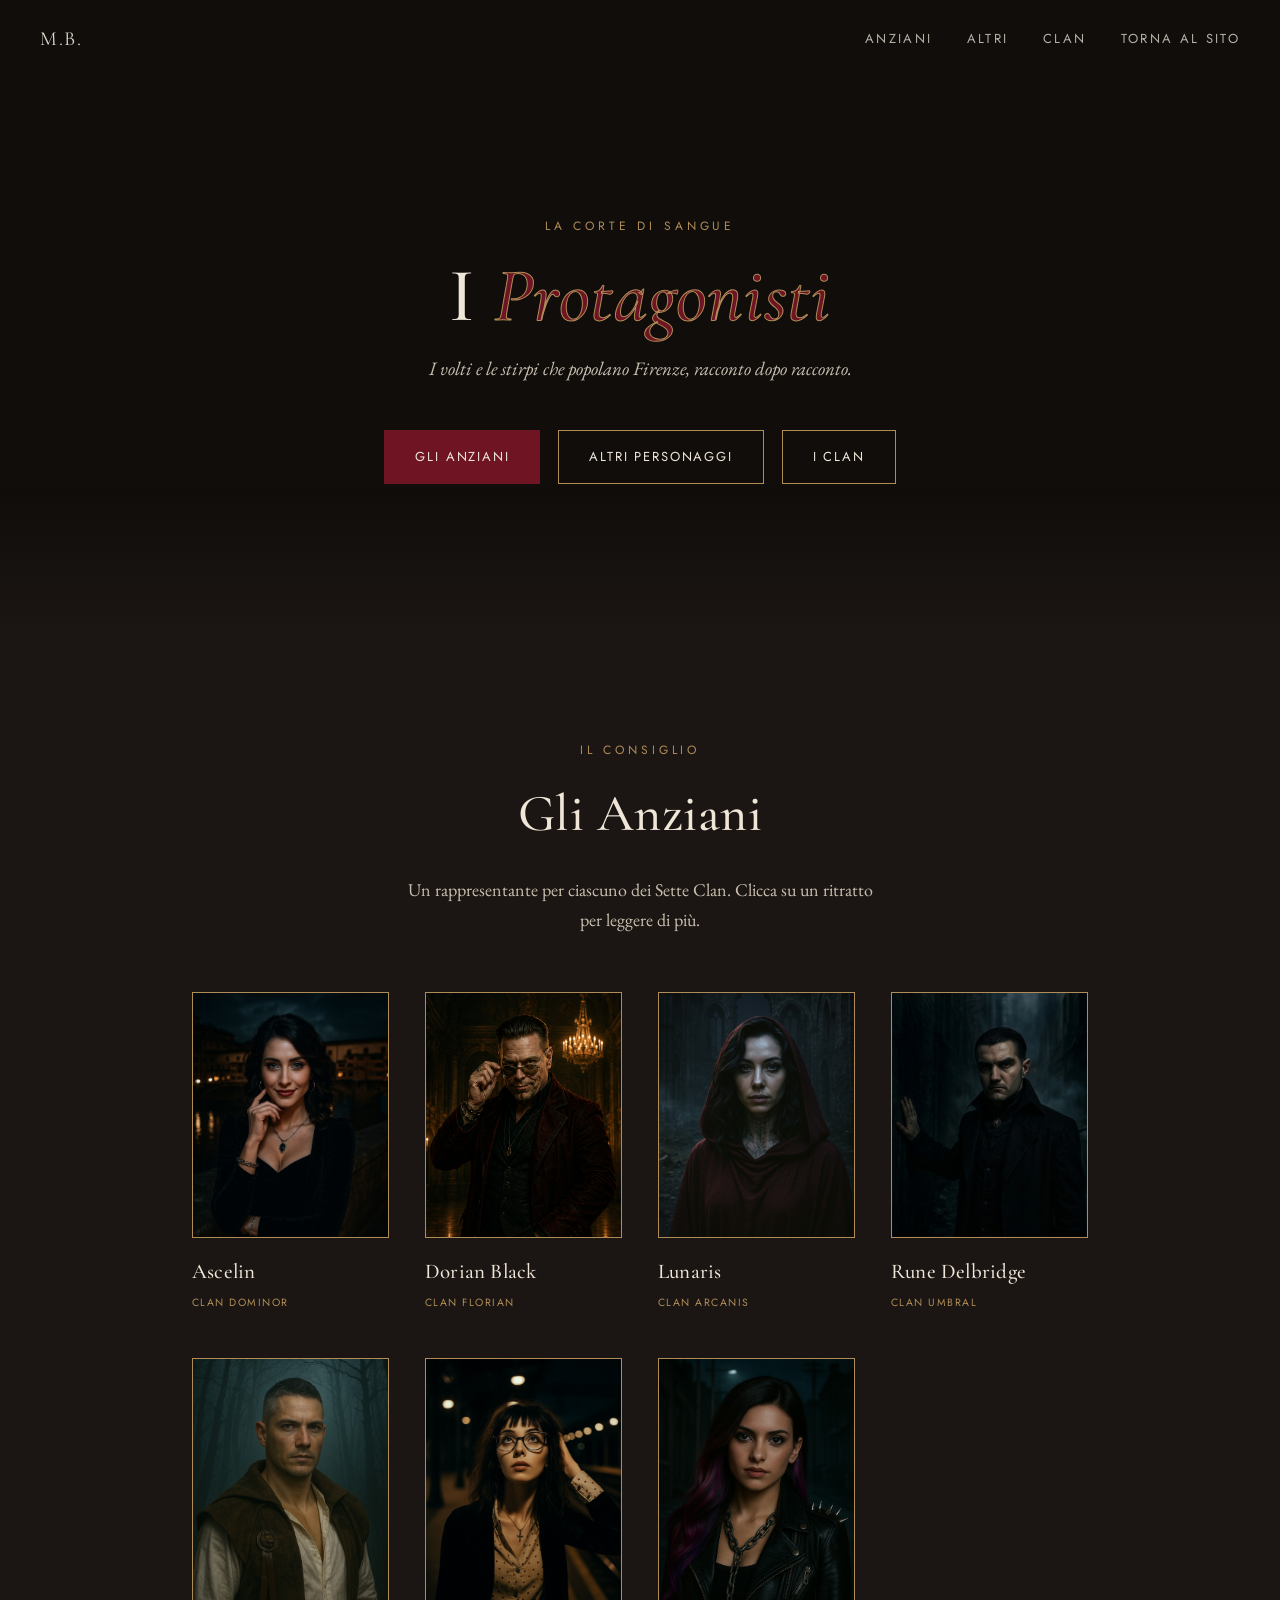
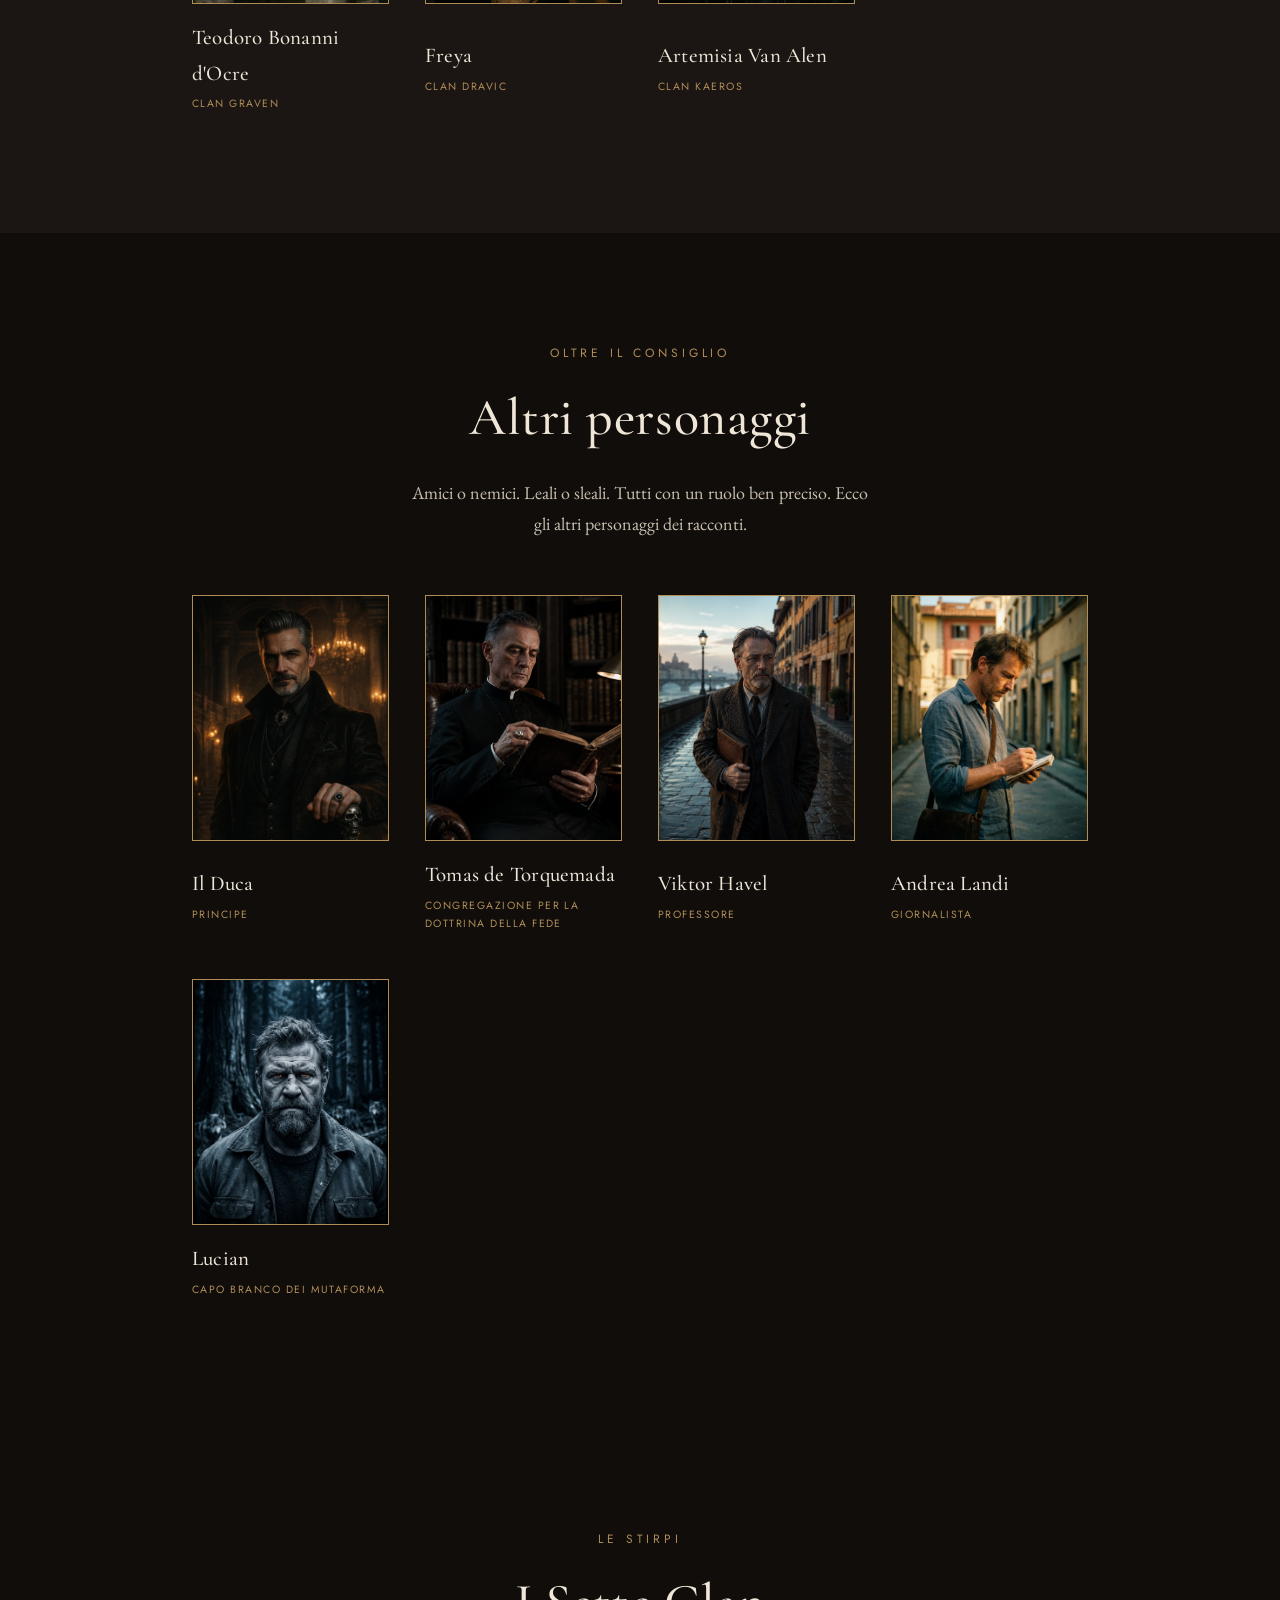
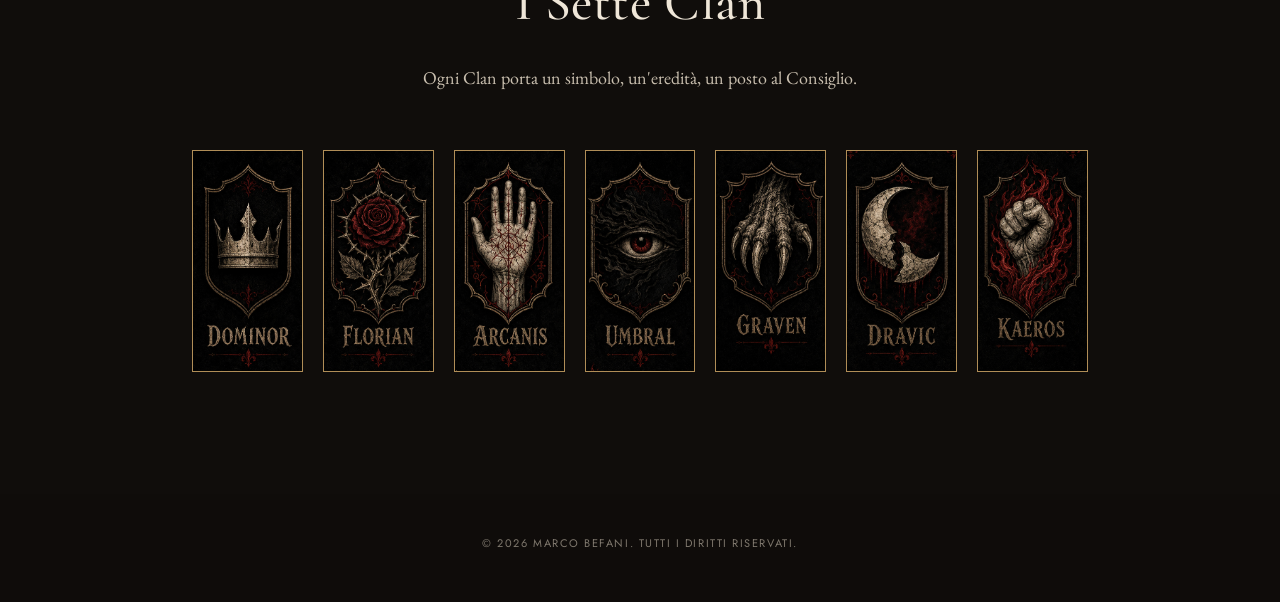
==== commit 66e320a7: "Update protagonisti.html" ====
--- a/protagonisti.html
+++ b/protagonisti.html
@@ -107,7 +107,7 @@
     <div class="section-head reveal">
       <div class="eyebrow">Oltre il Consiglio</div>
       <h2>Altri personaggi</h2>
-      <p>Chi non siede tra gli Anziani, ma pesa comunque sugli equilibri della Corte.</p>
+      <p>Amici o nemici. Leali o sleali. Tutti con un ruolo ben preciso. Ecco gli altri personaggi dei racconti.</p>
     </div>
 
     <div class="characters-grid reveal">
--- a/style.css
+++ b/style.css
@@ -207,6 +207,7 @@
 }
 .book-copy-card p{color:var(--parchment-dim); margin-bottom:20px; max-width:44ch;}
 .card-actions{display:flex; gap:14px; flex-wrap:wrap;}
+.protagonisti-cta{text-align:center; margin-top:64px;}
 
 /* EXTRACT */
 .extract{
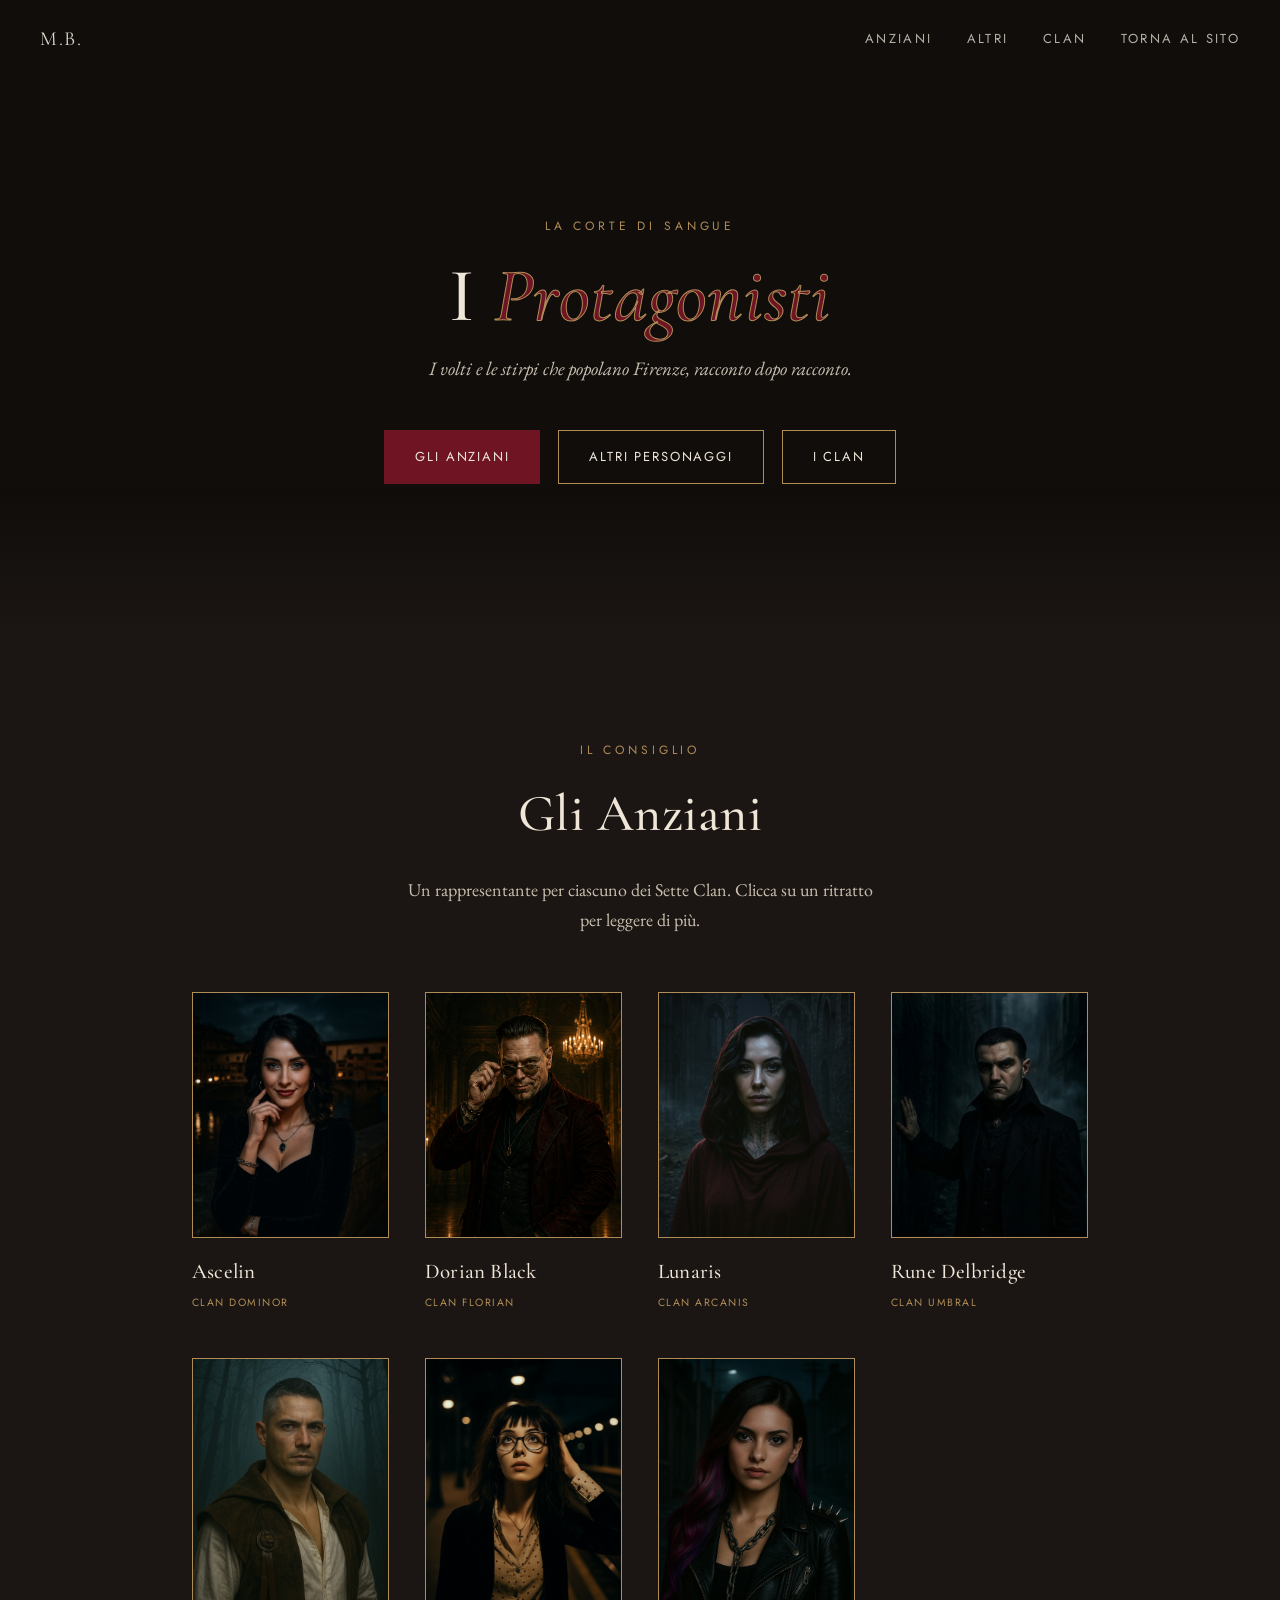
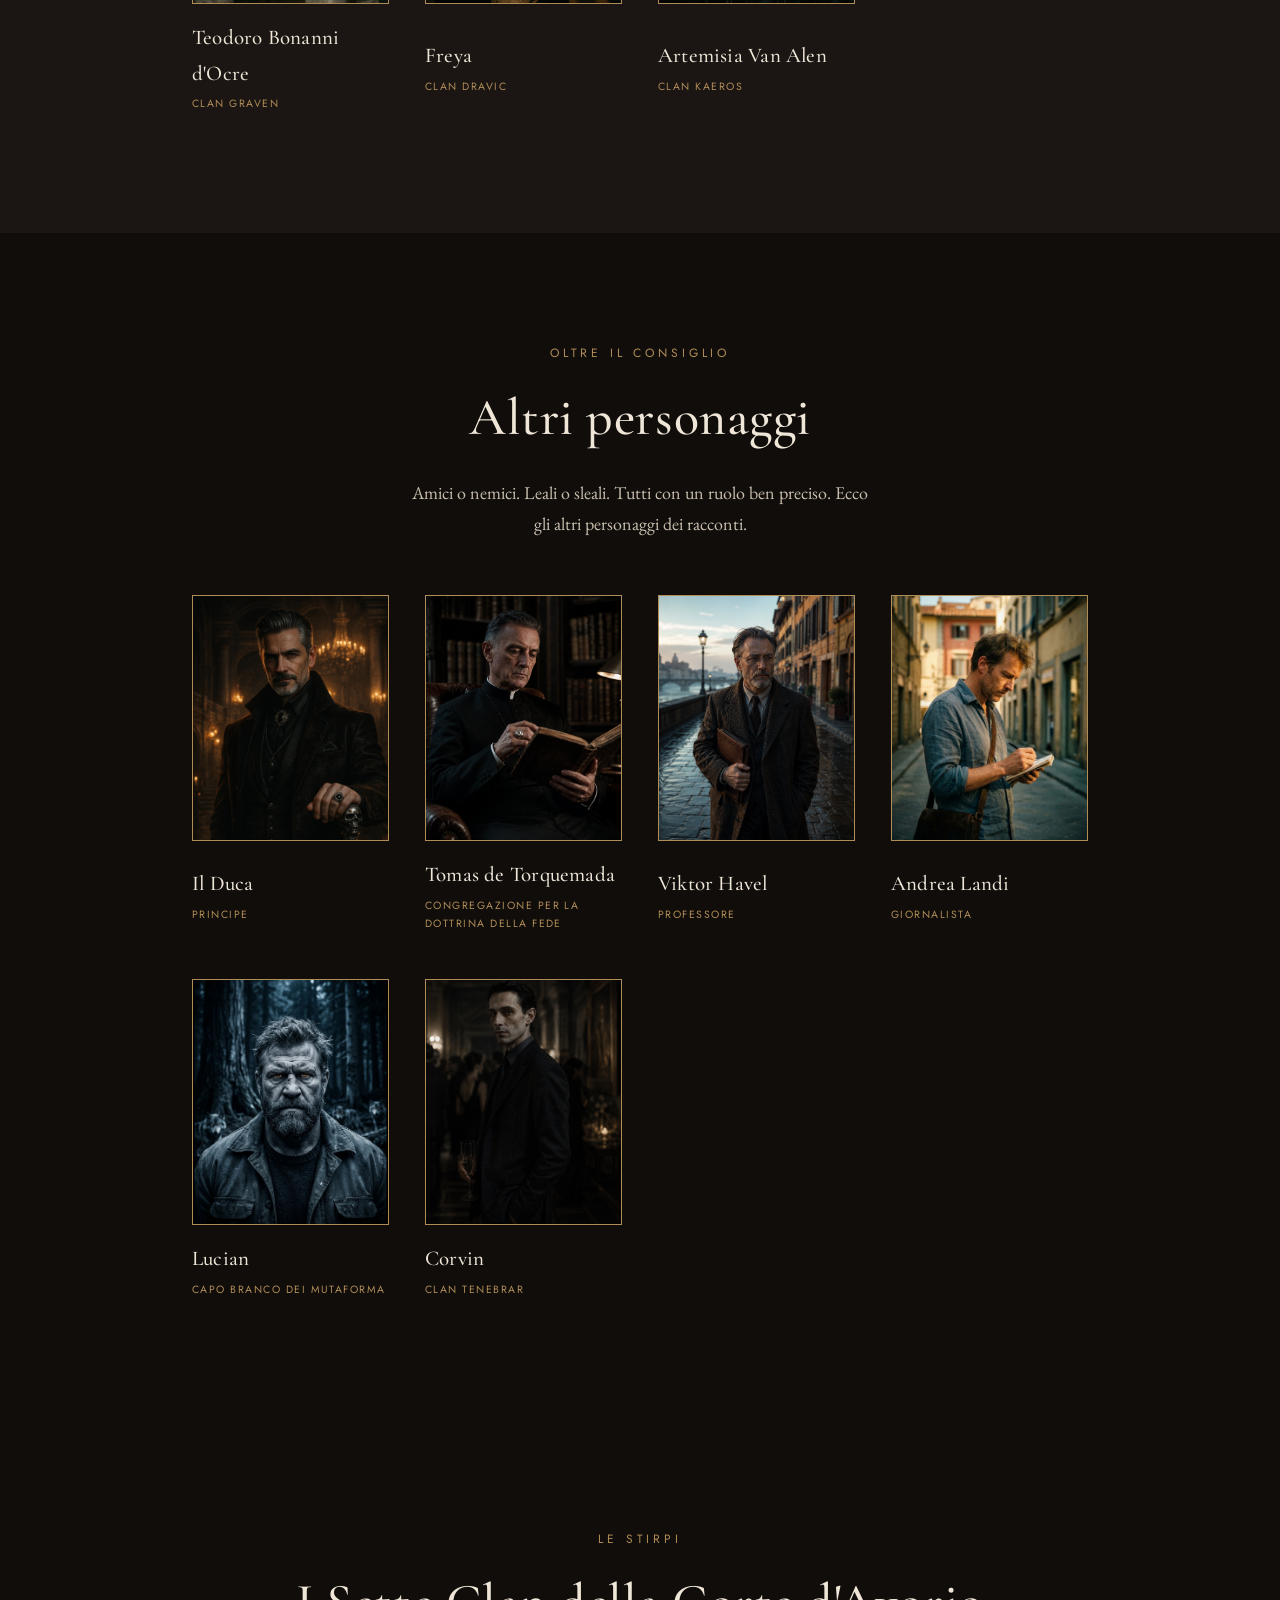
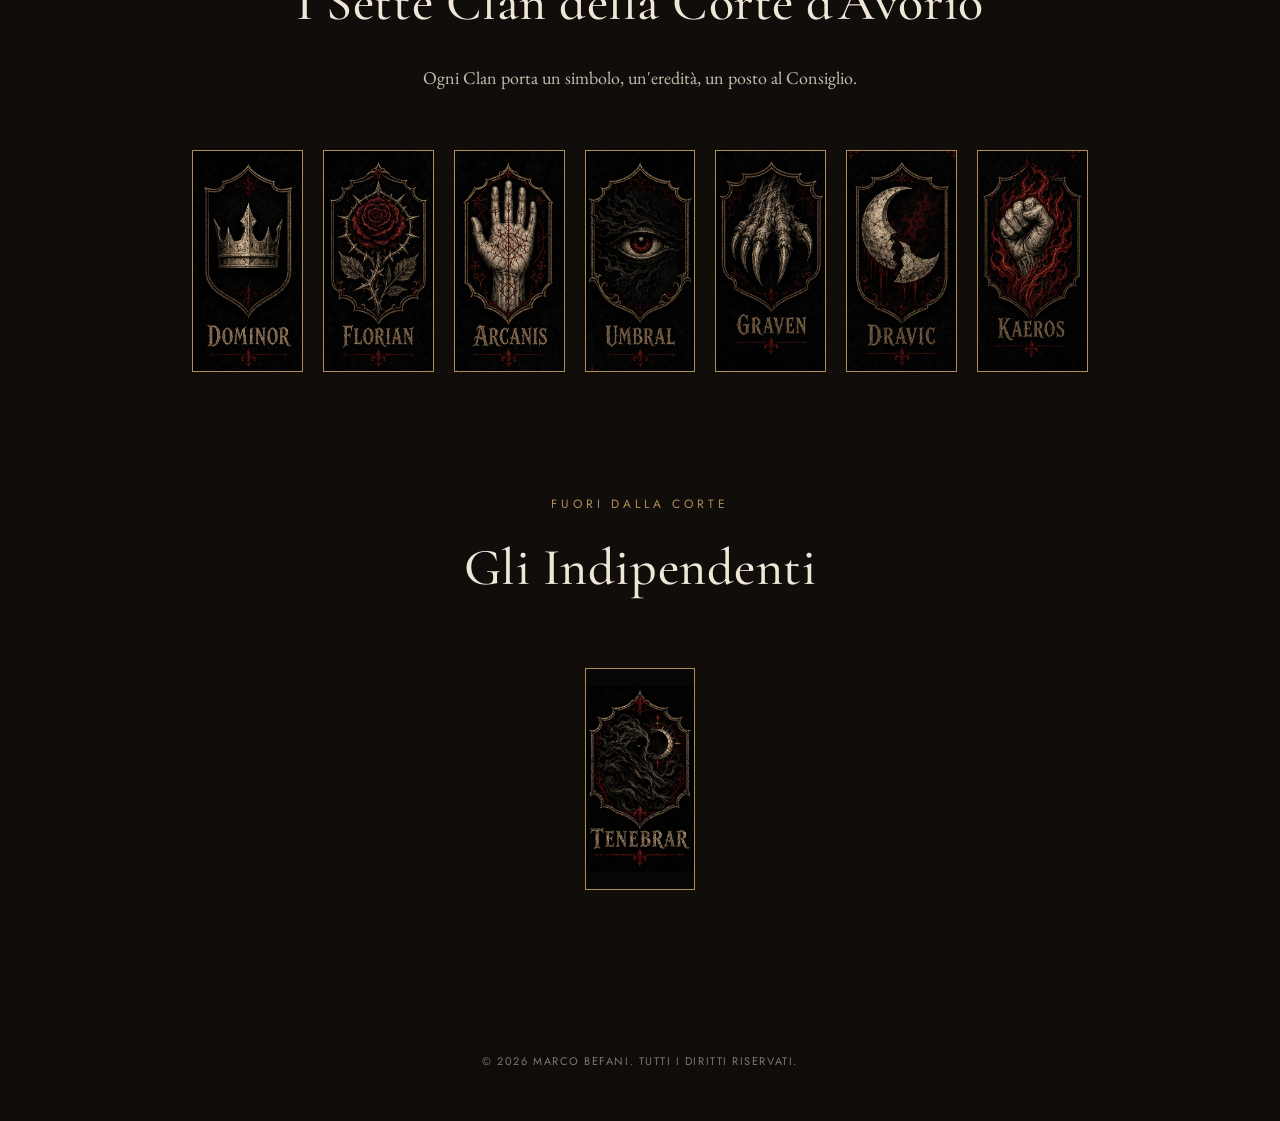
==== commit 53e42cd3: "ok ok" ====
--- a/protagonisti.html
+++ b/protagonisti.html
@@ -112,7 +112,7 @@
 
     <div class="characters-grid reveal">
 
-      <button class="character-thumb" data-name="Il Duca" data-role="Ferdinando di Borbone · Principe" data-img="images/libri/sotterranei-uffizi/personaggio-il-duca.jpg" data-desc="Firenze non è il suo dominio: è lui. Da quando è arrivato in città, secoli fa, ha smesso di distinguere il proprio nome da quello della città che governa. Non alza mai la voce — non ne ha bisogno. Chi lo osserva da vicino impara presto che il suo silenzio pesa più di qualsiasi minaccia.">
+      <button class="character-thumb" data-name="Il Duca" data-role="Principe" data-img="images/libri/sotterranei-uffizi/personaggio-il-duca.jpg" data-desc="Firenze non è il suo dominio: è lui. Non alza mai la voce — non ne ha bisogno. Il suo silenzio pesa più di qualsiasi minaccia.">
         <div class="character-portrait"><img src="images/libri/sotterranei-uffizi/personaggio-il-duca.jpg" alt="Ritratto de Il Duca"></div>
         <div class="character-copy">
           <h3>Il Duca</h3>
@@ -120,7 +120,7 @@
         </div>
       </button>
 
-      <button class="character-thumb" data-name="Tomas de Torquemada" data-role="Congregazione per la Dottrina della Fede" data-img="images/libri/sotterranei-uffizi/personaggio-torquemada.png" data-desc="Alto membro della Congregazione per la Dottrina della Fede — di fatto, un prelato dell'Inquisizione moderna. Porta quel cognome dalla nascita, e con esso un'eredità che ha smesso da tempo di considerare un peso: il Grande Inquisitore del Quattrocento è suo antenato di sangue, e per lui questo non è mai stato un dettaglio storico ma un dovere ancora attivo. Non alza mai la voce, non ha mai fretta. Chi lo incontra fatica a trovare crudeltà nel suo sguardo — e capisce presto che c'è qualcosa di peggio: una pazienza assoluta, la calma di chi ha già visto abbastanza per sapere esattamente come andrà a finire. Porta sempre un anello d'argento con un sigillo inciso, stretto al pugno come chi si aggrappa a qualcosa per non cadere.">
+      <button class="character-thumb" data-name="Tomas de Torquemada" data-role="Congregazione per la Dottrina della Fede" data-img="images/libri/sotterranei-uffizi/personaggio-torquemada.png" data-desc="Alto prelato dell'Inquisizione moderna, discendente diretto del Grande Inquisitore. Non ha mai fretta: la sua è la calma di chi sa già come andrà a finire.">
         <div class="character-portrait"><img src="images/libri/sotterranei-uffizi/personaggio-torquemada.png" alt="Ritratto di Tomas de Torquemada"></div>
         <div class="character-copy">
           <h3>Tomas de Torquemada</h3>
@@ -128,7 +128,7 @@
         </div>
       </button>
 
-      <button class="character-thumb" data-name="Viktor Havel" data-role="Professore" data-img="images/libri/sotterranei-uffizi/personaggio-viktor-havel.png" data-desc="Ghoul, studioso. Sulla sessantina, anche se il suo corpo ha smesso da tempo di seguire le regole normali dell'età. Cammina con una precisione quasi meccanica, priva di quelle piccole incertezze che tradiscono la stanchezza umana — un dettaglio che pochi notano, e che chi lo nota non dimentica facilmente. Voce colta, accento cosmopolita, il portamento discreto di chi ha passato la vita tra archivi e biblioteche polverose. Sotto la gentilezza misurata, la fedeltà assoluta e silenziosa verso qualcuno a cui ha legato la propria esistenza — un legame che gli ha dato molto, e che gli ha tolto anche di più. È arrivato a Firenze portando qualcosa che non gli appartiene, e la città ha già iniziato ad accorgersi di lui.">
+      <button class="character-thumb" data-name="Viktor Havel" data-role="Professore" data-img="images/libri/sotterranei-uffizi/personaggio-viktor-havel.png" data-desc="Ghoul, studioso, fedele in silenzio a chi ha legato la propria esistenza. È arrivato a Firenze portando qualcosa che non gli appartiene.">
         <div class="character-portrait"><img src="images/libri/sotterranei-uffizi/personaggio-viktor-havel.png" alt="Ritratto di Viktor Havel"></div>
         <div class="character-copy">
           <h3>Viktor Havel</h3>
@@ -136,7 +136,7 @@
         </div>
       </button>
 
-      <button class="character-thumb" data-name="Andrea Landi" data-role="Giornalista" data-img="images/libri/sotterranei-uffizi/personaggio-andrea-landi.jpg" data-desc="Giornalista freelance. Sulla quarantina, occhi chiari, capelli sempre un po' in disordine — il tipo di uomo che vive più tra le pagine dei suoi appunti che nel mondo fuori. Scrive di Firenze con la passione disincantata di chi ama ancora il proprio lavoro ma ha smesso da tempo di illudersi su come funzioni davvero la città che racconta. Curioso oltre il limite della prudenza: quando fiuta una storia vera, non riesce a lasciarla andare, nemmeno quando qualcuno gli fa capire, con educazione glaciale, che sarebbe meglio farlo. Il suo appartamento è un archivio caotico di ritagli, quaderni e teorie — la mappa di un uomo convinto di essere a un passo da qualcosa di enorme, senza sapere quanto ha ragione.">
+      <button class="character-thumb" data-name="Andrea Landi" data-role="Giornalista" data-img="images/libri/sotterranei-uffizi/personaggio-andrea-landi.jpg" data-desc="Giornalista freelance, curioso oltre il limite della prudenza. Quando fiuta una storia vera, non riesce a lasciarla andare — nemmeno quando dovrebbe.">
         <div class="character-portrait"><img src="images/libri/sotterranei-uffizi/personaggio-andrea-landi.jpg" alt="Ritratto di Andrea Landi"></div>
         <div class="character-copy">
           <h3>Andrea Landi</h3>
@@ -144,7 +144,7 @@
         </div>
       </button>
 
-      <button class="character-thumb" data-name="Lucian" data-role="Capo branco dei Mutaforma" data-img="images/libri/sotterranei-uffizi/personaggio-lucian.png" data-desc="Capobranco dei Mutaforma. Non serve vederlo cambiare per capire che non è un uomo comune: basta la sua presenza, una densità che sembra piegare l'aria intorno a lui. Alto, massiccio, con una calma che non ha bisogno di dimostrarsi — parla poco, e quando lo fa la sua voce è un ringhio basso che sembra nascere dal petto più che dalla gola. Governa il suo branco fuori dalle mura della città, con leggi che non hanno nulla a che fare con la politica dei palazzi. Tollera i vampiri solo quando gli servono, e anche allora con un disprezzo temperato da un rispetto ancestrale, riservato a pochi. Chi lo incontra capisce subito una cosa: non sta chiedendo. Sta aspettando che tu capisca da solo cosa fare.">
+      <button class="character-thumb" data-name="Lucian" data-role="Capo branco dei Mutaforma" data-img="images/libri/sotterranei-uffizi/personaggio-lucian.png" data-desc="Capobranco dei Mutaforma. Parla poco, e quando lo fa non sta chiedendo: sta aspettando che tu capisca da solo cosa fare.">
         <div class="character-portrait"><img src="images/libri/sotterranei-uffizi/personaggio-lucian.png" alt="Ritratto di Lucian"></div>
         <div class="character-copy">
           <h3>Lucian</h3>
@@ -152,6 +152,14 @@
         </div>
       </button>
 
+      <button class="character-thumb" data-name="Corvin" data-role="Clan Tenebrar" data-img="images/libri/trono-erede/personaggio-corvin.png" data-desc="Per tutto il primo libro è solo un'ombra, una presenza che si intuisce senza mai vederla. Quando finalmente si manifesta, ottiene ciò che nessuno credeva possibile. Chi è davvero, e cosa vuole, resta la domanda più scomoda di tutta Firenze.">
+        <div class="character-portrait"><img src="images/libri/trono-erede/personaggio-corvin.png" alt="Ritratto di Corvin"></div>
+        <div class="character-copy">
+          <h3>Corvin</h3>
+          <span class="role">Clan Tenebrar</span>
+        </div>
+      </button>
+
     </div>
   </div>
 </section>
@@ -160,7 +168,7 @@
   <div class="wrap">
     <div class="section-head reveal">
       <div class="eyebrow">Le Stirpi</div>
-      <h2>I Sette Clan</h2>
+      <h2>I Sette Clan della Corte d'Avorio</h2>
       <p>Ogni Clan porta un simbolo, un'eredità, un posto al Consiglio.</p>
     </div>
     <div class="clans-grid reveal">
@@ -191,6 +199,22 @@
 
       <button class="clan-card clan-thumb" data-name="Kaeros" data-role="Il Clan della Canaglia" data-img="images/libri/sotterranei-uffizi/clan-kaeros.jpg" data-desc="Il sangue della rivolta. Un tempo filosofi, oggi ribelli: i Kaeros portano dentro un'energia che raramente riesce a stare ferma. Il loro corpo può nascondere una potenza fisica sproporzionata rispetto all'aspetto — muscoli e violenza latente sotto una scorza che inganna chiunque li giudichi a prima vista. Odiano l'autorità che non si è guadagnata sul campo, e lo dimostrano, se necessario, con la forza.">
         <div class="clan-crest"><img src="images/libri/sotterranei-uffizi/clan-kaeros.jpg" alt="Stemma Clan Kaeros"></div>
+      </button>
+
+    </div>
+  </div>
+</section>
+
+<section id="indipendenti" class="clans" style="padding-top:0;">
+  <div class="wrap">
+    <div class="section-head reveal">
+      <div class="eyebrow">Fuori dalla Corte</div>
+      <h2>Gli Indipendenti</h2>
+    </div>
+    <div class="clans-grid clans-grid-single reveal">
+
+      <button class="clan-card clan-thumb" data-name="Tenebrar" data-role="Il Clan degli Esiliati" data-img="images/libri/trono-erede/clan-tenebrar.png" data-desc="Il sangue dell'esilio. I Tenebrar furono scacciati dalla Corte d'Avorio quasi alle origini, per un evento che la Corte preferisce non nominare, e ne portano ancora la maledizione: non hanno riflesso negli specchi e lasciano solo tracce sfocate in ogni occhio meccanico. In cambio, il loro sangue li fa ombra: si dissolvono nel buio e si muovono dove la luce non arriva. Nessuno li ha mai perdonati, e loro forse non hanno mai chiesto perdono.">
+        <div class="clan-crest"><img src="images/libri/trono-erede/clan-tenebrar.png" alt="Stemma Clan Tenebrar"></div>
       </button>
 
     </div>
--- a/style.css
+++ b/style.css
@@ -378,3 +378,8 @@
   section{padding:80px 0;}
   .clans-grid{grid-template-columns:repeat(3, 1fr);}
 }
+
+/* Riga con un solo clan: stessa larghezza di una colonna della griglia a 7 */
+.clans-grid-single{grid-template-columns:calc((100% - 120px)/7); justify-content:center;}
+@media (max-width:900px){.clans-grid-single{grid-template-columns:calc((100% - 60px)/4);}}
+@media (max-width:760px){.clans-grid-single{grid-template-columns:calc((100% - 40px)/3);}}
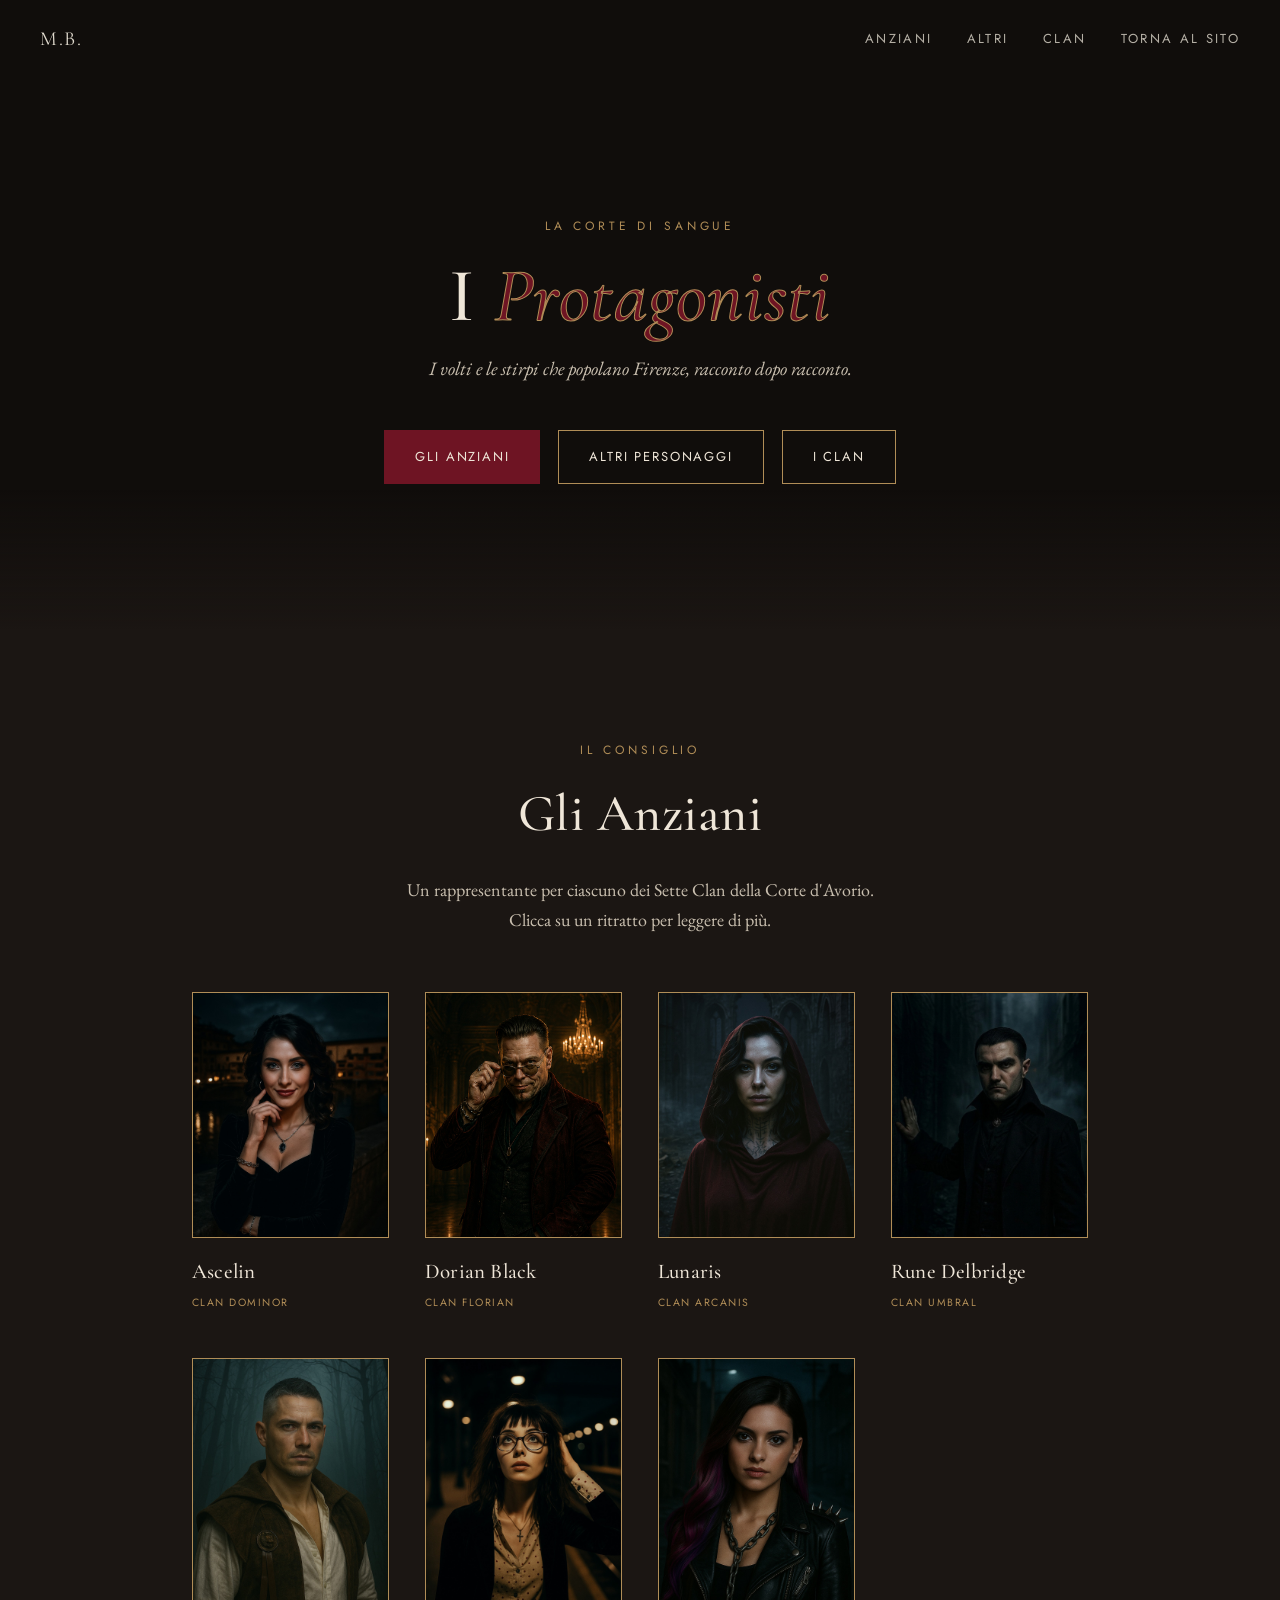
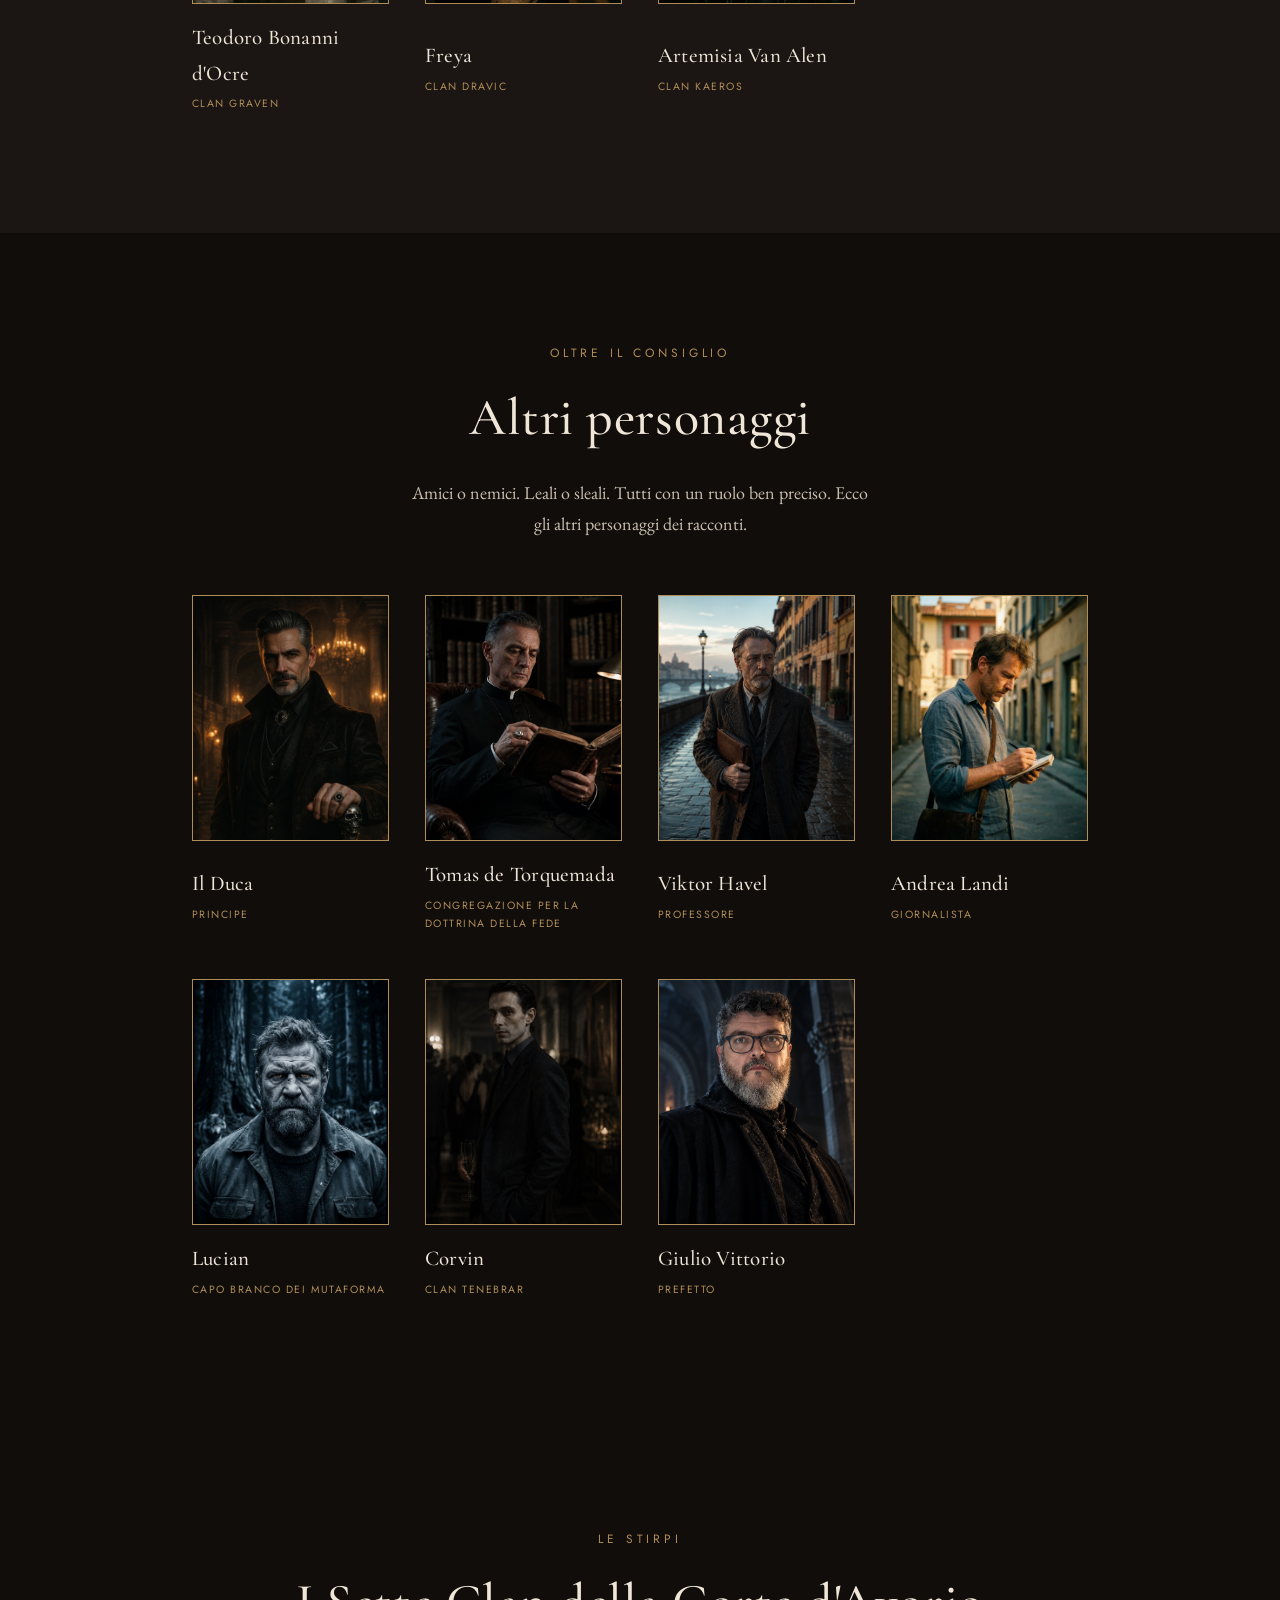
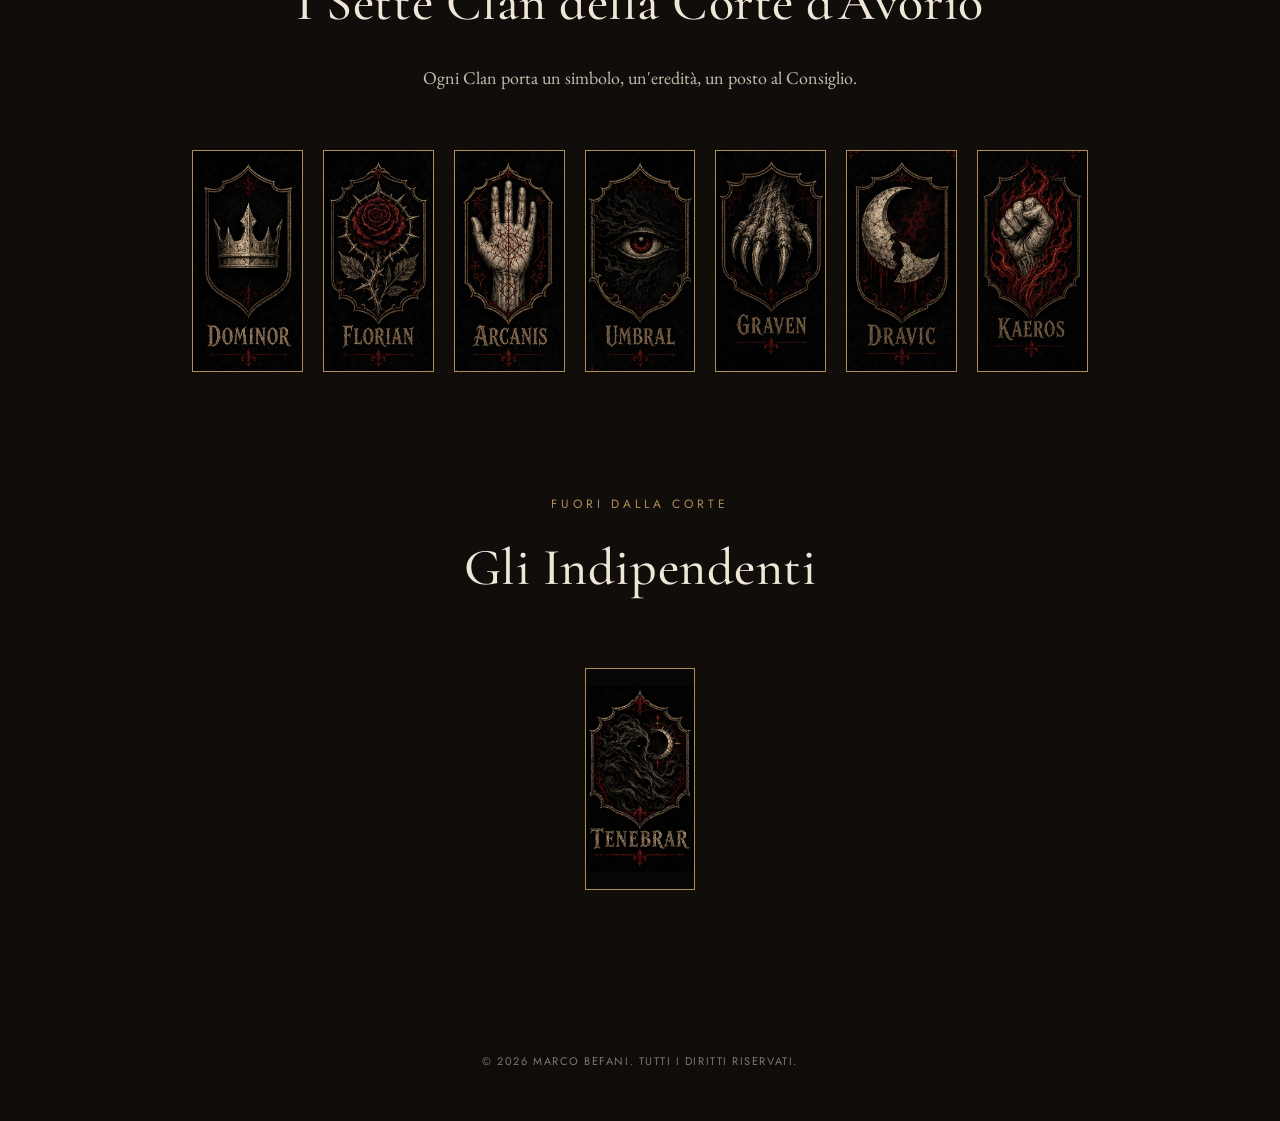
==== commit b55cc6e6: "vai" ====
--- a/protagonisti.html
+++ b/protagonisti.html
@@ -37,7 +37,7 @@
     <div class="section-head reveal">
       <div class="eyebrow">Il Consiglio</div>
       <h2>Gli Anziani</h2>
-      <p>Un rappresentante per ciascuno dei Sette Clan. Clicca su un ritratto per leggere di più.</p>
+      <p>Un rappresentante per ciascuno dei Sette Clan della Corte d'Avorio. Clicca su un ritratto per leggere di più.</p>
     </div>
 
     <div class="characters-grid reveal">
@@ -157,6 +157,14 @@
         <div class="character-copy">
           <h3>Corvin</h3>
           <span class="role">Clan Tenebrar</span>
+        </div>
+      </button>
+
+      <button class="character-thumb" data-name="Giulio Vittorio" data-role="Prefetto · Clan Umbral" data-img="images/libri/trono-erede/personaggio-giulio-vittorio.png" data-desc="Prefetto. Stratega. L'uomo che non ha bisogno di alzare la voce per farsi obbedire. Umbral di rango, scelto da una Magister per ciò che sa fare — e per ciò che è disposto a fare. A Firenze non è arrivato per trattare.">
+        <div class="character-portrait"><img src="images/libri/trono-erede/personaggio-giulio-vittorio.png" alt="Ritratto di Giulio Vittorio"></div>
+        <div class="character-copy">
+          <h3>Giulio Vittorio</h3>
+          <span class="role">Prefetto</span>
         </div>
       </button>
 
